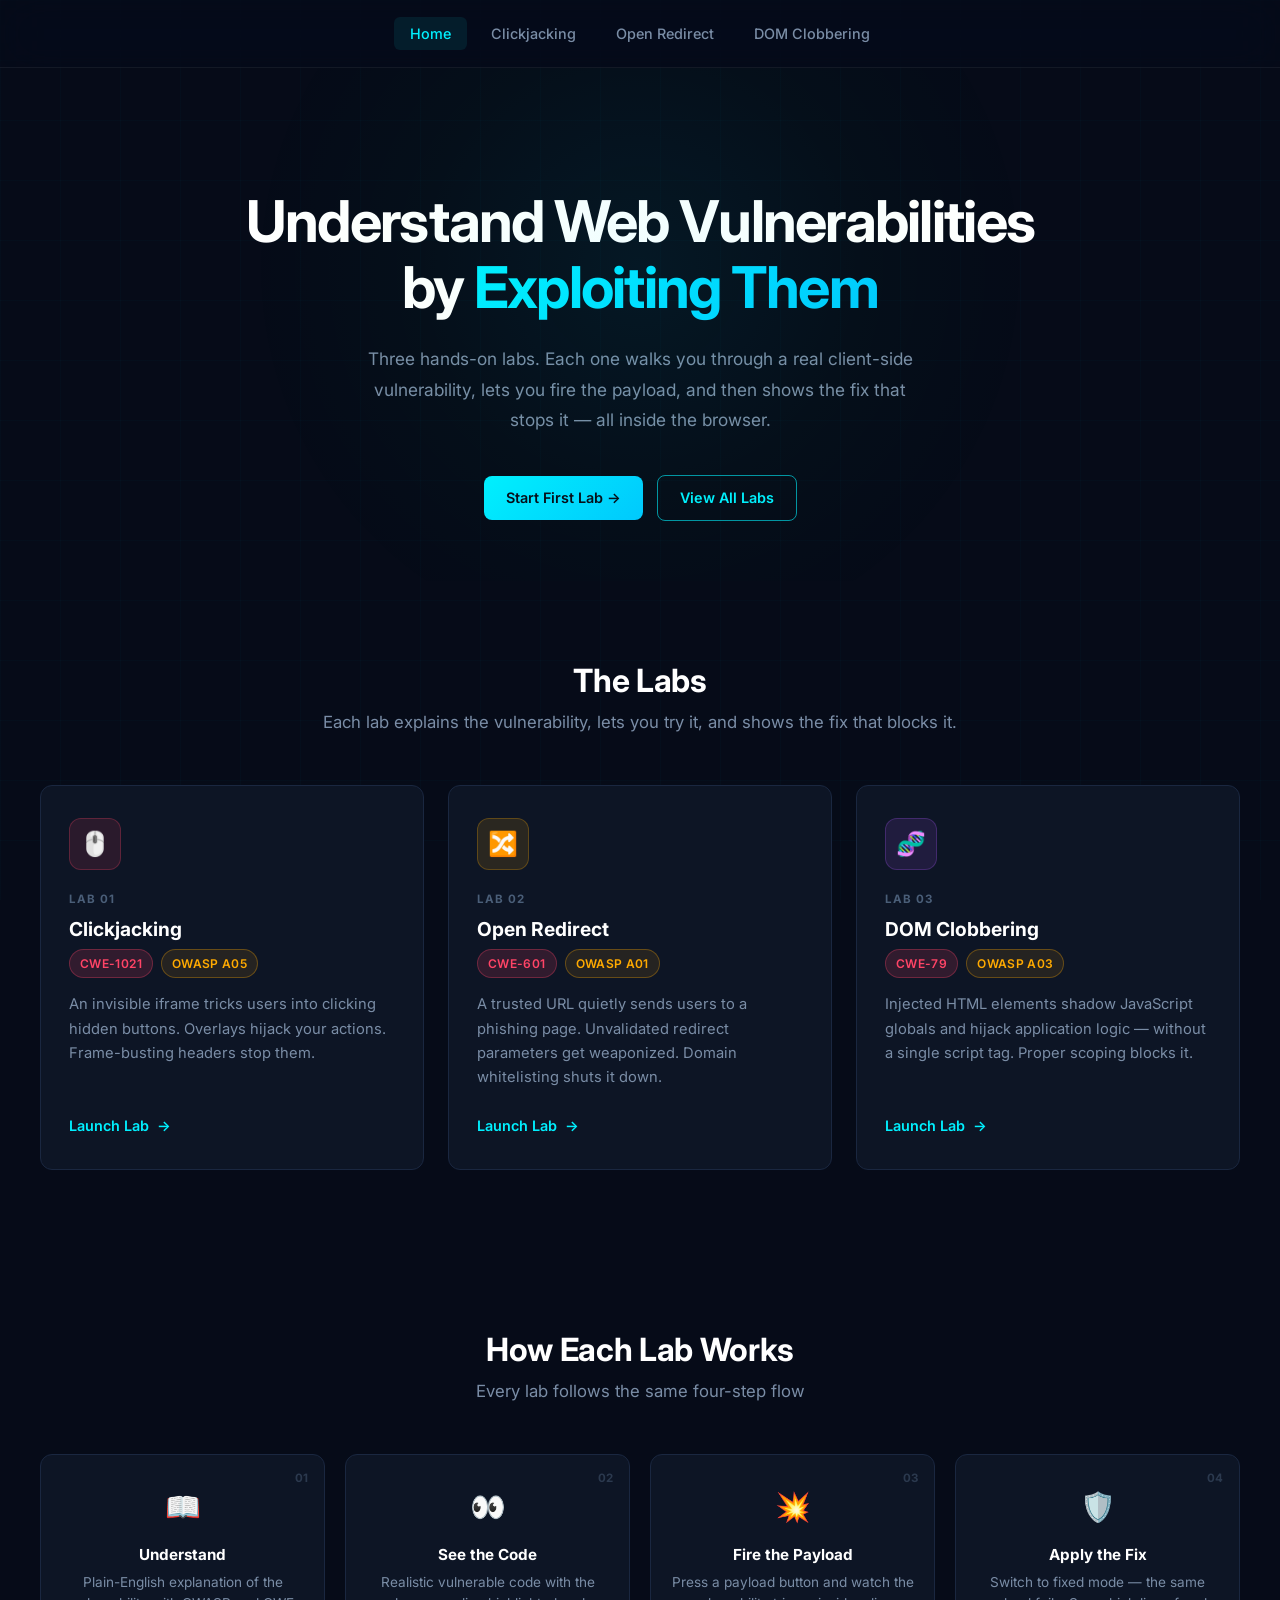
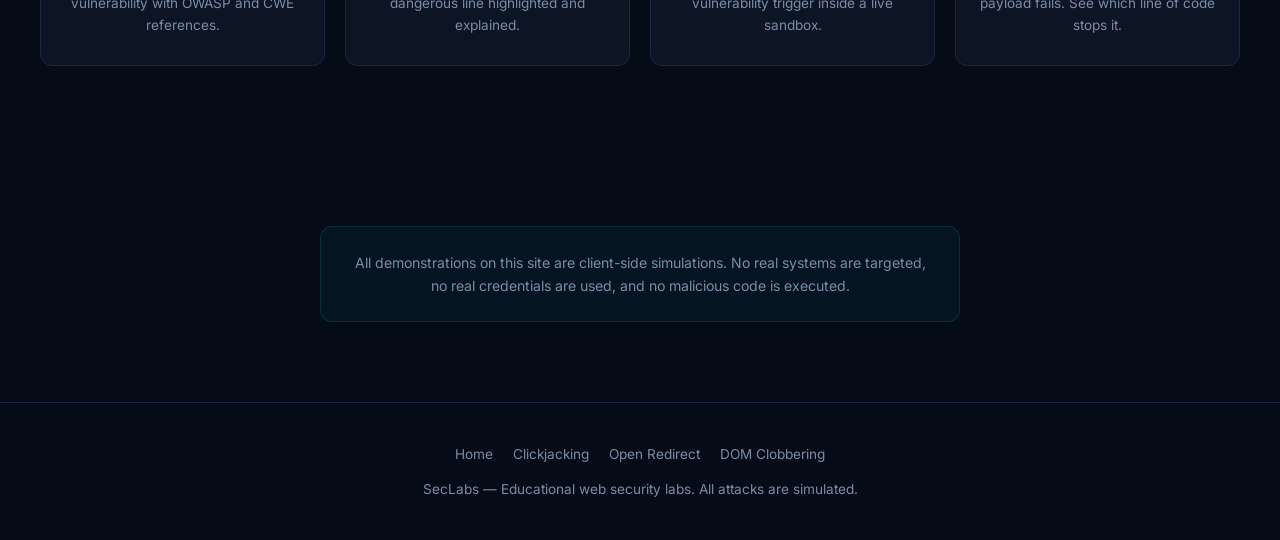
==== index.html @ 6f56aaab "Initial commit: add lab assets and pages" ====
<!DOCTYPE html>
<html lang="en">
<head>
  <meta charset="UTF-8">
  <meta name="viewport" content="width=device-width, initial-scale=1.0">
  <title>SecLabs — Interactive Web Security Labs</title>
  <link rel="stylesheet" href="assets/css/style.css">
  <link rel="icon" href="data:image/svg+xml,<svg xmlns='http://www.w3.org/2000/svg' viewBox='0 0 100 100'><text y='.9em' font-size='90'>🛡️</text></svg>">
  <style>
    /* ---- Hero ---- */
    .hero {
      padding: 120px 0 60px;
      text-align: center;
      position: relative;
      overflow: hidden;
    }
    .hero::before {
      content: '';
      position: absolute;
      top: -200px;
      left: 50%;
      transform: translateX(-50%);
      width: 800px;
      height: 800px;
      background: radial-gradient(circle, rgba(0,240,255,0.06) 0%, rgba(0,255,136,0.02) 40%, transparent 70%);
      pointer-events: none;
    }
    .hero h1 {
      margin-bottom: 24px;
      font-size: clamp(2.2rem, 5.5vw, 3.6rem);
      letter-spacing: -0.03em;
      line-height: 1.15;
    }
    .hero h1 .highlight {
      background: var(--grad-cyan);
      -webkit-background-clip: text;
      -webkit-text-fill-color: transparent;
      background-clip: text;
    }
    .hero__sub {
      max-width: 560px;
      margin: 0 auto 40px;
      font-size: 1.08rem;
      line-height: 1.75;
      color: var(--text-muted);
    }
    .hero__actions {
      display: flex;
      align-items: center;
      justify-content: center;
      gap: 14px;
      flex-wrap: wrap;
    }

    /* ---- Lab Cards ---- */
    .labs-grid {
      display: grid;
      grid-template-columns: repeat(3, 1fr);
      gap: 24px;
      margin-top: 48px;
    }
    .lab-card {
      background: var(--bg-card);
      border: 1px solid var(--border);
      border-radius: var(--radius);
      padding: 32px 28px;
      transition: all var(--transition);
      display: flex;
      flex-direction: column;
      position: relative;
      overflow: hidden;
    }
    .lab-card::before {
      content: '';
      position: absolute;
      top: 0;
      left: 0;
      right: 0;
      height: 3px;
      opacity: 0;
      transition: opacity var(--transition);
    }
    .lab-card:nth-child(1)::before { background: linear-gradient(90deg, #ff4466, #ff6688); }
    .lab-card:nth-child(2)::before { background: linear-gradient(90deg, #ffaa00, #ffc944); }
    .lab-card:nth-child(3)::before { background: linear-gradient(90deg, #a855f7, #c084fc); }
    .lab-card:hover {
      border-color: var(--cyan-dim);
      box-shadow: var(--glow-cyan);
      transform: translateY(-4px);
    }
    .lab-card:hover::before {
      opacity: 1;
    }
    .lab-card__icon {
      width: 52px;
      height: 52px;
      border-radius: var(--radius);
      display: flex;
      align-items: center;
      justify-content: center;
      font-size: 1.5rem;
      margin-bottom: 20px;
      flex-shrink: 0;
    }
    .lab-card__icon--cj  { background: rgba(255,68,102,0.12); border: 1px solid rgba(255,68,102,0.25); }
    .lab-card__icon--or  { background: rgba(255,170,0,0.12); border: 1px solid rgba(255,170,0,0.25); }
    .lab-card__icon--dc  { background: rgba(168,85,247,0.12); border: 1px solid rgba(168,85,247,0.25); }

    .lab-card__num {
      font-size: 0.72rem;
      font-weight: 700;
      text-transform: uppercase;
      letter-spacing: 0.08em;
      color: var(--text-dim);
      margin-bottom: 8px;
    }
    .lab-card h3 {
      margin-bottom: 8px;
      font-size: 1.2rem;
    }
    .lab-card__meta {
      display: flex;
      gap: 8px;
      margin-bottom: 14px;
      flex-wrap: wrap;
    }
    .lab-card p {
      font-size: 0.92rem;
      flex: 1;
      margin-bottom: 24px;
    }
    .lab-card__link {
      display: inline-flex;
      align-items: center;
      gap: 8px;
      color: var(--cyan);
      font-weight: 600;
      font-size: 0.9rem;
      transition: gap var(--transition), color var(--transition);
      margin-top: auto;
    }
    .lab-card__link:hover {
      gap: 12px;
      color: var(--green);
    }

    /* ---- Section Titles ---- */
    .section-title {
      text-align: center;
      margin-bottom: 8px;
    }
    .section-subtitle {
      text-align: center;
      font-size: 1.05rem;
      margin: 0 auto;
    }

    /* ---- How It Works ---- */
    .how-grid {
      display: grid;
      grid-template-columns: repeat(4, 1fr);
      gap: 20px;
      margin-top: 48px;
    }
    .how-step {
      text-align: center;
      padding: 28px 20px;
      background: var(--bg-card);
      border: 1px solid var(--border);
      border-radius: var(--radius);
      position: relative;
    }
    .how-step__num {
      position: absolute;
      top: 14px;
      right: 16px;
      font-size: 0.72rem;
      font-weight: 700;
      color: var(--text-dim);
      opacity: 0.5;
    }
    .how-step__icon {
      font-size: 1.8rem;
      margin-bottom: 14px;
    }
    .how-step h4 {
      font-size: 0.95rem;
      margin-bottom: 8px;
    }
    .how-step p {
      font-size: 0.85rem;
      margin: 0 auto;
      line-height: 1.6;
    }

    /* ---- Disclaimer ---- */
    .disclaimer {
      max-width: 640px;
      margin: 0 auto;
      text-align: center;
      padding: 24px 32px;
      background: rgba(0, 240, 255, 0.04);
      border: 1px solid rgba(0, 240, 255, 0.12);
      border-radius: var(--radius);
      font-size: 0.88rem;
      color: var(--text-muted);
      line-height: 1.65;
    }

    @media (max-width: 900px) {
      .labs-grid { grid-template-columns: 1fr; }
      .how-grid  { grid-template-columns: repeat(2, 1fr); }
    }
    @media (max-width: 480px) {
      .how-grid { grid-template-columns: 1fr; }
      .hero { padding: 80px 0 40px; }
    }
  </style>
</head>
<body>

  <!-- ==================== NAV ==================== -->
  <nav class="nav">
    <div class="nav__inner">
      <a href="index.html" class="nav__logo"></a>
      <ul class="nav__links">
        <li><a href="index.html" class="active">Home</a></li>
        <li><a href="lab1.html">Clickjacking</a></li>
        <li><a href="lab2.html">Open Redirect</a></li>
        <li><a href="lab3.html">DOM Clobbering</a></li>
      </ul>
      <button class="nav__hamburger" aria-label="Toggle menu" aria-expanded="false">
        <span></span><span></span><span></span>
      </button>
    </div>
  </nav>

  <main>
    <!-- ==================== HERO ==================== -->
    <section class="hero container">
      <h1>Understand Web Vulnerabilities<br>by <span class="highlight">Exploiting Them</span></h1>
      <p class="hero__sub">
        Three hands-on labs. Each one walks you through a real client-side
        vulnerability, lets you fire the payload, and then shows the fix
        that stops it — all inside the browser.
      </p>
      <div class="hero__actions">
        <a href="lab1.html" class="btn btn--primary">Start First Lab →</a>
        <a href="#labs" class="btn btn--secondary">View All Labs</a>
      </div>
    </section>

    <!-- ==================== LABS ==================== -->
    <section id="labs" class="section container">
      <h2 class="section-title animate-in">The Labs</h2>
      <p class="section-subtitle animate-in">
        Each lab explains the vulnerability, lets you try it, and shows the fix that blocks it.
      </p>

      <div class="labs-grid">
        <!-- Lab 1 -->
        <div class="lab-card animate-in">
          <div class="lab-card__icon lab-card__icon--cj">🖱️</div>
          <div class="lab-card__num">Lab 01</div>
          <h3>Clickjacking</h3>
          <div class="lab-card__meta">
            <span class="badge badge--red">CWE-1021</span>
            <span class="badge badge--orange">OWASP A05</span>
          </div>
          <p>
            An invisible iframe tricks users into clicking
            hidden buttons. Overlays hijack your actions.
            Frame-busting headers stop them.
          </p>
          <a href="lab1.html" class="lab-card__link">
            Launch Lab <span>→</span>
          </a>
        </div>

        <!-- Lab 2 -->
        <div class="lab-card animate-in">
          <div class="lab-card__icon lab-card__icon--or">🔀</div>
          <div class="lab-card__num">Lab 02</div>
          <h3>Open Redirect</h3>
          <div class="lab-card__meta">
            <span class="badge badge--red">CWE-601</span>
            <span class="badge badge--orange">OWASP A01</span>
          </div>
          <p>
            A trusted URL quietly sends users to a phishing page.
            Unvalidated redirect parameters get weaponized.
            Domain whitelisting shuts it down.
          </p>
          <a href="lab2.html" class="lab-card__link">
            Launch Lab <span>→</span>
          </a>
        </div>

        <!-- Lab 3 -->
        <div class="lab-card animate-in">
          <div class="lab-card__icon lab-card__icon--dc">🧬</div>
          <div class="lab-card__num">Lab 03</div>
          <h3>DOM Clobbering</h3>
          <div class="lab-card__meta">
            <span class="badge badge--red">CWE-79</span>
            <span class="badge badge--orange">OWASP A03</span>
          </div>
          <p>
            Injected HTML elements shadow JavaScript globals
            and hijack application logic — without a single
            script tag. Proper scoping blocks it.
          </p>
          <a href="lab3.html" class="lab-card__link">
            Launch Lab <span>→</span>
          </a>
        </div>
      </div>
    </section>

    <!-- ==================== HOW IT WORKS ==================== -->
    <section class="section container">
      <h2 class="section-title animate-in">How Each Lab Works</h2>
      <p class="section-subtitle animate-in">
        Every lab follows the same four-step flow
      </p>

      <div class="how-grid">
        <div class="how-step animate-in">
          <span class="how-step__num">01</span>
          <div class="how-step__icon">📖</div>
          <h4>Understand</h4>
          <p>Plain-English explanation of the vulnerability with OWASP and CWE references.</p>
        </div>
        <div class="how-step animate-in">
          <span class="how-step__num">02</span>
          <div class="how-step__icon">👀</div>
          <h4>See the Code</h4>
          <p>Realistic vulnerable code with the dangerous line highlighted and explained.</p>
        </div>
        <div class="how-step animate-in">
          <span class="how-step__num">03</span>
          <div class="how-step__icon">💥</div>
          <h4>Fire the Payload</h4>
          <p>Press a payload button and watch the vulnerability trigger inside a live sandbox.</p>
        </div>
        <div class="how-step animate-in">
          <span class="how-step__num">04</span>
          <div class="how-step__icon">🛡️</div>
          <h4>Apply the Fix</h4>
          <p>Switch to fixed mode — the same payload fails. See which line of code stops it.</p>
        </div>
      </div>
    </section>

    <!-- ==================== DISCLAIMER ==================== -->
    <section class="section container">
      <div class="disclaimer animate-in">
        All demonstrations on this site are client-side simulations.
        No real systems are targeted, no real credentials are used,
        and no malicious code is executed.
      </div>
    </section>
  </main>

  <!-- ==================== FOOTER ==================== -->
  <footer class="footer">
    <div class="container">
      <ul class="footer__links">
        <li><a href="index.html">Home</a></li>
        <li><a href="lab1.html">Clickjacking</a></li>
        <li><a href="lab2.html">Open Redirect</a></li>
        <li><a href="lab3.html">DOM Clobbering</a></li>
      </ul>
      <p>SecLabs — Educational web security labs. All attacks are simulated.</p>
    </div>
  </footer>

  <script src="assets/js/main.js"></script>
</body>
</html>
---- assets/css/style.css ----
/* ============================================================
   SecLabs — Global Stylesheet
   Dark cyber theme with neon cyan/green accents
   ============================================================ */

/* ---------- Google Fonts ---------- */
@import url('https://fonts.googleapis.com/css2?family=Inter:wght@400;500;600;700;800&family=JetBrains+Mono:wght@400;500;700&display=swap');

/* ---------- CSS Custom Properties ---------- */
:root {
  /* Backgrounds */
  --bg-body:        #060b18;
  --bg-card:        #0d1525;
  --bg-card-hover:  #111d33;
  --bg-code:        #080e1c;
  --bg-input:       #0a1020;
  --bg-nav:         rgba(6, 11, 24, 0.92);

  /* Borders */
  --border:         #1a2740;
  --border-glow:    #00f0ff33;

  /* Accents */
  --cyan:           #00f0ff;
  --cyan-dim:       #00f0ff99;
  --green:          #00ff88;
  --green-dim:      #00ff8866;
  --purple:         #a855f7;
  --red:            #ff4466;
  --orange:         #ffaa00;
  --yellow:         #ffd700;

  /* Text */
  --text:           #e0e6f0;
  --text-muted:     #7a8da6;
  --text-dim:       #4a5e78;

  /* Gradients */
  --grad-cyan:      linear-gradient(135deg, #00f0ff 0%, #00c8ff 100%);
  --grad-green:     linear-gradient(135deg, #00ff88 0%, #00d4aa 100%);
  --grad-danger:    linear-gradient(135deg, #ff4466 0%, #ff2244 100%);

  /* Shadows */
  --glow-cyan:      0 0 20px rgba(0, 240, 255, 0.15), 0 0 60px rgba(0, 240, 255, 0.05);
  --glow-green:     0 0 20px rgba(0, 255, 136, 0.15), 0 0 60px rgba(0, 255, 136, 0.05);
  --glow-red:       0 0 20px rgba(255, 68, 102, 0.15);
  --shadow-card:    0 4px 24px rgba(0, 0, 0, 0.4);

  /* Sizing */
  --radius:         12px;
  --radius-sm:      8px;
  --radius-xs:      6px;
  --max-width:      1200px;
  --nav-height:     68px;

  /* Transitions */
  --transition:     0.25s cubic-bezier(0.4, 0, 0.2, 1);
}

/* ---------- Reset ---------- */
*, *::before, *::after {
  box-sizing: border-box;
  margin: 0;
  padding: 0;
}

html {
  scroll-behavior: smooth;
  -webkit-font-smoothing: antialiased;
  -moz-osx-font-smoothing: grayscale;
}

body {
  font-family: 'Inter', -apple-system, BlinkMacSystemFont, 'Segoe UI', sans-serif;
  font-size: 16px;
  line-height: 1.65;
  color: var(--text);
  background: var(--bg-body);
  min-height: 100vh;
  overflow-x: hidden;
}

/* Subtle grid background */
body::before {
  content: '';
  position: fixed;
  inset: 0;
  background:
    linear-gradient(rgba(0,240,255,0.02) 1px, transparent 1px),
    linear-gradient(90deg, rgba(0,240,255,0.02) 1px, transparent 1px);
  background-size: 60px 60px;
  pointer-events: none;
  z-index: 0;
}

a { color: var(--cyan); text-decoration: none; transition: color var(--transition); }
a:hover { color: var(--green); }

img { max-width: 100%; display: block; }

/* ---------- Typography ---------- */
h1, h2, h3, h4 {
  font-weight: 700;
  line-height: 1.25;
  color: #fff;
}

h1 { font-size: clamp(2rem, 5vw, 3.2rem); letter-spacing: -0.02em; }
h2 { font-size: clamp(1.5rem, 3.5vw, 2rem); letter-spacing: -0.01em; }
h3 { font-size: 1.25rem; }
h4 { font-size: 1.1rem; }

p { color: var(--text-muted); max-width: 68ch; }

/* ---------- Navigation ---------- */
.nav {
  position: fixed;
  top: 0;
  left: 0;
  right: 0;
  height: var(--nav-height);
  background: rgba(6, 11, 24, 0.55);
  backdrop-filter: blur(24px) saturate(1.4);
  -webkit-backdrop-filter: blur(24px) saturate(1.4);
  border-bottom: 1px solid rgba(255, 255, 255, 0.06);
  z-index: 1000;
  display: flex;
  align-items: center;
  padding: 0 24px;
}

.nav__inner {
  width: 100%;
  max-width: var(--max-width);
  margin: 0 auto;
  display: flex;
  align-items: center;
  justify-content: center;
}

.nav__logo {
  display: none;
}

.nav__logo-icon {
  display: none;
}

.nav__links {
  display: flex;
  align-items: center;
  gap: 8px;
  list-style: none;
}

.nav__links a {
  padding: 8px 16px;
  border-radius: var(--radius-xs);
  color: var(--text-muted);
  font-size: 0.9rem;
  font-weight: 500;
  transition: all var(--transition);
}

.nav__links a:hover,
.nav__links a.active {
  color: var(--cyan);
  background: rgba(0, 240, 255, 0.08);
}

.nav__hamburger {
  display: none;
  flex-direction: column;
  gap: 5px;
  cursor: pointer;
  padding: 8px;
  background: none;
  border: none;
}

.nav__hamburger span {
  width: 24px;
  height: 2px;
  background: var(--text);
  border-radius: 2px;
  transition: all var(--transition);
}

/* ---------- Main Content ---------- */
main {
  position: relative;
  z-index: 1;
  padding-top: var(--nav-height);
}

.container {
  max-width: var(--max-width);
  margin: 0 auto;
  padding: 0 24px;
}

.section {
  padding: 80px 0;
}

/* ---------- Cards ---------- */
.card {
  background: var(--bg-card);
  border: 1px solid var(--border);
  border-radius: var(--radius);
  padding: 28px;
  transition: all var(--transition);
}

.card:hover {
  border-color: var(--cyan-dim);
  box-shadow: var(--glow-cyan);
  background: var(--bg-card-hover);
  transform: translateY(-2px);
}

/* ---------- Buttons ---------- */
.btn {
  display: inline-flex;
  align-items: center;
  gap: 8px;
  padding: 10px 22px;
  border-radius: var(--radius-sm);
  font-family: 'Inter', sans-serif;
  font-size: 0.9rem;
  font-weight: 600;
  border: none;
  cursor: pointer;
  transition: all var(--transition);
  white-space: nowrap;
}

.btn--primary {
  background: var(--grad-cyan);
  color: #060b18;
}
.btn--primary:hover {
  box-shadow: var(--glow-cyan);
  transform: translateY(-1px);
}

.btn--secondary {
  background: transparent;
  color: var(--cyan);
  border: 1px solid var(--cyan-dim);
}
.btn--secondary:hover {
  background: rgba(0, 240, 255, 0.1);
  border-color: var(--cyan);
}

.btn--danger {
  background: var(--grad-danger);
  color: #fff;
}
.btn--danger:hover {
  box-shadow: var(--glow-red);
  transform: translateY(-1px);
}

.btn--ghost {
  background: rgba(255,255,255,0.05);
  color: var(--text);
  border: 1px solid var(--border);
}
.btn--ghost:hover {
  background: rgba(255,255,255,0.1);
  border-color: var(--text-muted);
}

.btn--sm {
  padding: 7px 14px;
  font-size: 0.82rem;
}

/* ---------- Code Blocks ---------- */
.code-block {
  background: var(--bg-code);
  border: 1px solid var(--border);
  border-radius: var(--radius-sm);
  overflow-x: auto;
  font-family: 'JetBrains Mono', monospace;
  font-size: 0.85rem;
  line-height: 1.7;
}

.code-block__header {
  display: flex;
  align-items: center;
  justify-content: space-between;
  padding: 10px 16px;
  border-bottom: 1px solid var(--border);
  background: rgba(255,255,255,0.02);
}

.code-block__title {
  font-size: 0.8rem;
  font-weight: 600;
  color: var(--text-muted);
  text-transform: uppercase;
  letter-spacing: 0.05em;
}

.code-block__dot {
  display: flex;
  gap: 6px;
}

.code-block__dot span {
  width: 10px;
  height: 10px;
  border-radius: 50%;
}
.code-block__dot span:nth-child(1) { background: #ff5f57; }
.code-block__dot span:nth-child(2) { background: #febc2e; }
.code-block__dot span:nth-child(3) { background: #28c840; }

.code-block pre {
  padding: 16px;
  margin: 0;
  counter-reset: line;
}

.code-block .line {
  display: block;
  padding: 2px 0 2px 44px;
  position: relative;
}

.code-block .line::before {
  counter-increment: line;
  content: counter(line);
  position: absolute;
  left: 0;
  width: 32px;
  text-align: right;
  color: var(--text-dim);
  font-size: 0.78rem;
  user-select: none;
}

.code-block .line--highlight {
  background: rgba(255, 68, 102, 0.12);
  border-left: 3px solid var(--red);
  margin-left: -16px;
  padding-left: 57px;
  border-radius: 2px;
}

.code-block .line--fix {
  background: rgba(0, 255, 136, 0.1);
  border-left: 3px solid var(--green);
  margin-left: -16px;
  padding-left: 57px;
  border-radius: 2px;
}

/* Syntax colors */
.code-block .kw   { color: var(--purple); }
.code-block .fn   { color: #60a5fa; }
.code-block .str  { color: var(--green); }
.code-block .cmt  { color: var(--text-dim); font-style: italic; }
.code-block .num  { color: var(--orange); }
.code-block .op   { color: var(--cyan); }
.code-block .tag  { color: var(--red); }
.code-block .attr { color: var(--orange); }
.code-block .val  { color: var(--green); }

/* ---------- Toggle Switch ---------- */
.toggle {
  display: flex;
  align-items: center;
  gap: 14px;
}

.toggle__label {
  font-size: 0.9rem;
  font-weight: 600;
  transition: color var(--transition);
}

.toggle__label--vuln {
  color: var(--red);
}

.toggle__label--fix {
  color: var(--text-dim);
}

.toggle__switch {
  position: relative;
  width: 56px;
  height: 28px;
  cursor: pointer;
}

.toggle__switch input {
  opacity: 0;
  width: 0;
  height: 0;
}

.toggle__slider {
  position: absolute;
  inset: 0;
  background: rgba(255, 68, 102, 0.3);
  border: 1px solid var(--red);
  border-radius: 20px;
  transition: all var(--transition);
}

.toggle__slider::before {
  content: '';
  position: absolute;
  left: 3px;
  top: 3px;
  width: 20px;
  height: 20px;
  border-radius: 50%;
  background: var(--red);
  transition: all var(--transition);
  box-shadow: 0 0 8px rgba(255, 68, 102, 0.4);
}

.toggle__switch input:checked + .toggle__slider {
  background: rgba(0, 255, 136, 0.2);
  border-color: var(--green);
}

.toggle__switch input:checked + .toggle__slider::before {
  transform: translateX(28px);
  background: var(--green);
  box-shadow: 0 0 8px rgba(0, 255, 136, 0.4);
}

/* ---------- Badges ---------- */
.badge {
  display: inline-flex;
  align-items: center;
  gap: 5px;
  padding: 4px 10px;
  border-radius: 20px;
  font-size: 0.75rem;
  font-weight: 600;
  letter-spacing: 0.03em;
  text-transform: uppercase;
}

.badge--red {
  background: rgba(255, 68, 102, 0.15);
  color: var(--red);
  border: 1px solid rgba(255, 68, 102, 0.3);
}

.badge--green {
  background: rgba(0, 255, 136, 0.1);
  color: var(--green);
  border: 1px solid rgba(0, 255, 136, 0.3);
}

.badge--cyan {
  background: rgba(0, 240, 255, 0.1);
  color: var(--cyan);
  border: 1px solid rgba(0, 240, 255, 0.3);
}

.badge--orange {
  background: rgba(255,170,0,0.1);
  color: var(--orange);
  border: 1px solid rgba(255,170,0,0.3);
}

/* ---------- Sandbox / Demo Area ---------- */
.sandbox {
  background: var(--bg-code);
  border: 1px solid var(--border);
  border-radius: var(--radius);
  overflow: hidden;
  position: relative;
}

.sandbox__header {
  display: flex;
  align-items: center;
  gap: 12px;
  padding: 12px 16px;
  background: rgba(255,255,255,0.03);
  border-bottom: 1px solid var(--border);
}

.sandbox__url {
  flex: 1;
  background: var(--bg-input);
  border: 1px solid var(--border);
  border-radius: var(--radius-xs);
  padding: 6px 12px;
  color: var(--text-muted);
  font-family: 'JetBrains Mono', monospace;
  font-size: 0.8rem;
  overflow: hidden;
  text-overflow: ellipsis;
  white-space: nowrap;
}

.sandbox__body {
  padding: 24px;
  min-height: 200px;
  display: flex;
  flex-direction: column;
  align-items: center;
  justify-content: center;
  gap: 16px;
}

/* ---------- Alert / Toast ---------- */
.toast {
  position: fixed;
  bottom: 24px;
  right: 24px;
  padding: 14px 24px;
  border-radius: var(--radius-sm);
  font-size: 0.9rem;
  font-weight: 500;
  z-index: 9999;
  animation: slideUp 0.4s ease, fadeOut 0.4s ease 3.6s forwards;
  max-width: 400px;
}

.toast--danger {
  background: rgba(255, 68, 102, 0.15);
  border: 1px solid var(--red);
  color: var(--red);
}

.toast--success {
  background: rgba(0, 255, 136, 0.12);
  border: 1px solid var(--green);
  color: var(--green);
}

.toast--info {
  background: rgba(0, 240, 255, 0.12);
  border: 1px solid var(--cyan);
  color: var(--cyan);
}

@keyframes slideUp {
  from { transform: translateY(20px); opacity: 0; }
  to   { transform: translateY(0); opacity: 1; }
}
@keyframes fadeOut {
  to { opacity: 0; transform: translateY(-10px); pointer-events: none; }
}

/* ---------- Lab Page Layout ---------- */
.lab-header {
  padding: 48px 0 32px;
  border-bottom: 1px solid var(--border);
}

.lab-header__meta {
  display: flex;
  align-items: center;
  gap: 12px;
  margin-bottom: 16px;
  flex-wrap: wrap;
}

.lab-header__icon {
  width: 56px;
  height: 56px;
  border-radius: var(--radius);
  display: flex;
  align-items: center;
  justify-content: center;
  font-size: 1.6rem;
  flex-shrink: 0;
}

.lab-section {
  padding: 40px 0;
  border-bottom: 1px solid rgba(26, 39, 64, 0.5);
}

.lab-section:last-child {
  border-bottom: none;
}

.lab-section__title {
  display: flex;
  align-items: center;
  gap: 10px;
  margin-bottom: 20px;
  font-size: 1.1rem;
}

.lab-section__title .icon {
  font-size: 1.2rem;
}

.lab-section__number {
  display: inline-flex;
  align-items: center;
  justify-content: center;
  width: 28px;
  height: 28px;
  border-radius: 50%;
  background: rgba(0, 240, 255, 0.1);
  border: 1px solid var(--cyan-dim);
  color: var(--cyan);
  font-size: 0.8rem;
  font-weight: 700;
  flex-shrink: 0;
}

/* ---------- Payload Buttons ---------- */
.payload-group {
  display: flex;
  flex-wrap: nowrap;
  gap: 10px;
  margin-top: 16px;
  overflow-x: auto;
}

.payload-btn {
  display: inline-flex;
  align-items: center;
  gap: 8px;
  padding: 10px 18px;
  background: rgba(0, 240, 255, 0.08);
  border: 1px solid var(--cyan-dim);
  border-radius: var(--radius-sm);
  color: var(--cyan);
  font-family: 'JetBrains Mono', monospace;
  font-size: 0.82rem;
  cursor: pointer;
  transition: all var(--transition);
}

.payload-btn:hover {
  background: rgba(0, 240, 255, 0.15);
  border-color: var(--cyan);
  box-shadow: var(--glow-cyan);
  transform: translateY(-1px);
}

.payload-btn::before {
  content: '▶';
  font-size: 0.7rem;
}

/* ---------- Result Display ---------- */
.result-box {
  background: var(--bg-code);
  border: 1px solid var(--border);
  border-radius: var(--radius-sm);
  padding: 16px;
  font-family: 'JetBrains Mono', monospace;
  font-size: 0.85rem;
  min-height: 60px;
  margin-top: 12px;
  transition: all var(--transition);
  color: var(--text-muted);
  word-break: break-word;
}

.result-box--danger {
  border-color: rgba(255, 68, 102, 0.4);
  background: rgba(255, 68, 102, 0.06);
}

.result-box--success {
  border-color: rgba(0, 255, 136, 0.4);
  background: rgba(0, 255, 136, 0.06);
}

/* ---------- Sources ---------- */
.sources-list {
  list-style: none;
  display: flex;
  flex-direction: column;
  gap: 8px;
}

.sources-list li {
  display: flex;
  align-items: flex-start;
  gap: 8px;
  font-size: 0.88rem;
  color: var(--text-muted);
}

.sources-list li::before {
  content: '📎';
  flex-shrink: 0;
}

/* ---------- Footer ---------- */
.footer {
  border-top: 1px solid var(--border);
  padding: 40px 0;
  text-align: center;
  color: var(--text-dim);
  font-size: 0.85rem;
}

.footer .container {
  display: flex;
  flex-direction: column;
  align-items: center;
  justify-content: center;
  gap: 12px;
}

.footer p {
  margin: 0 auto;
  text-align: center;
  max-width: 100%;
}

.footer__links {
  display: flex;
  align-items: center;
  justify-content: center;
  gap: 20px;
  flex-wrap: wrap;
  list-style: none;
}

.footer__links a {
  color: var(--text-muted);
  font-size: 0.85rem;
  transition: color var(--transition);
}

.footer__links a:hover {
  color: var(--cyan);
}

.footer a {
  color: var(--text-muted);
}

/* ---------- Grid Utilities ---------- */
.grid-2 {
  display: grid;
  grid-template-columns: repeat(2, 1fr);
  gap: 24px;
}

.grid-3 {
  display: grid;
  grid-template-columns: repeat(3, 1fr);
  gap: 24px;
}

/* ---------- Animations ---------- */
@keyframes pulseGlow {
  0%, 100% { box-shadow: 0 0 10px rgba(0, 240, 255, 0.1); }
  50%      { box-shadow: 0 0 25px rgba(0, 240, 255, 0.25); }
}

@keyframes shimmer {
  0%   { background-position: -200% center; }
  100% { background-position: 200% center; }
}

.animate-in {
  opacity: 0;
  transform: translateY(20px);
  transition: opacity 0.6s ease, transform 0.6s ease;
}

.animate-in.visible {
  opacity: 1;
  transform: translateY(0);
}

/* ---------- Responsive ---------- */
@media (max-width: 900px) {
  .grid-3 {
    grid-template-columns: 1fr;
  }
  .grid-2 {
    grid-template-columns: 1fr;
  }
}

@media (max-width: 768px) {
  :root {
    --nav-height: 60px;
  }

  .nav__inner {
    justify-content: flex-end;
    position: relative;
  }

  .nav__links {
    display: none;
    position: absolute;
    top: var(--nav-height);
    left: -24px;
    right: -24px;
    flex-direction: column;
    background: rgba(6, 11, 24, 0.95);
    backdrop-filter: blur(24px);
    -webkit-backdrop-filter: blur(24px);
    border-bottom: 1px solid var(--border);
    padding: 16px 24px;
    gap: 4px;
    z-index: 999;
  }

  .nav__links.open {
    display: flex;
  }

  .nav__hamburger {
    display: flex;
  }

  .section {
    padding: 48px 0;
  }

  .lab-section {
    padding: 28px 0;
  }

  .card {
    padding: 20px;
  }

  .code-block {
    font-size: 0.78rem;
  }

  .payload-group {
    flex-wrap: wrap;
  }
}

@media (max-width: 480px) {
  body {
    font-size: 15px;
  }

  .container {
    padding: 0 16px;
  }

  .lab-header {
    padding: 32px 0 24px;
  }

  .toggle {
    flex-wrap: wrap;
    gap: 10px;
  }
}

/* ---------- Scrollbar ---------- */
::-webkit-scrollbar {
  width: 8px;
  height: 8px;
}
::-webkit-scrollbar-track {
  background: var(--bg-body);
}
::-webkit-scrollbar-thumb {
  background: var(--border);
  border-radius: 4px;
}
::-webkit-scrollbar-thumb:hover {
  background: var(--text-dim);
}

/* ---------- Selection ---------- */
::selection {
  background: rgba(0, 240, 255, 0.25);
  color: #fff;
}
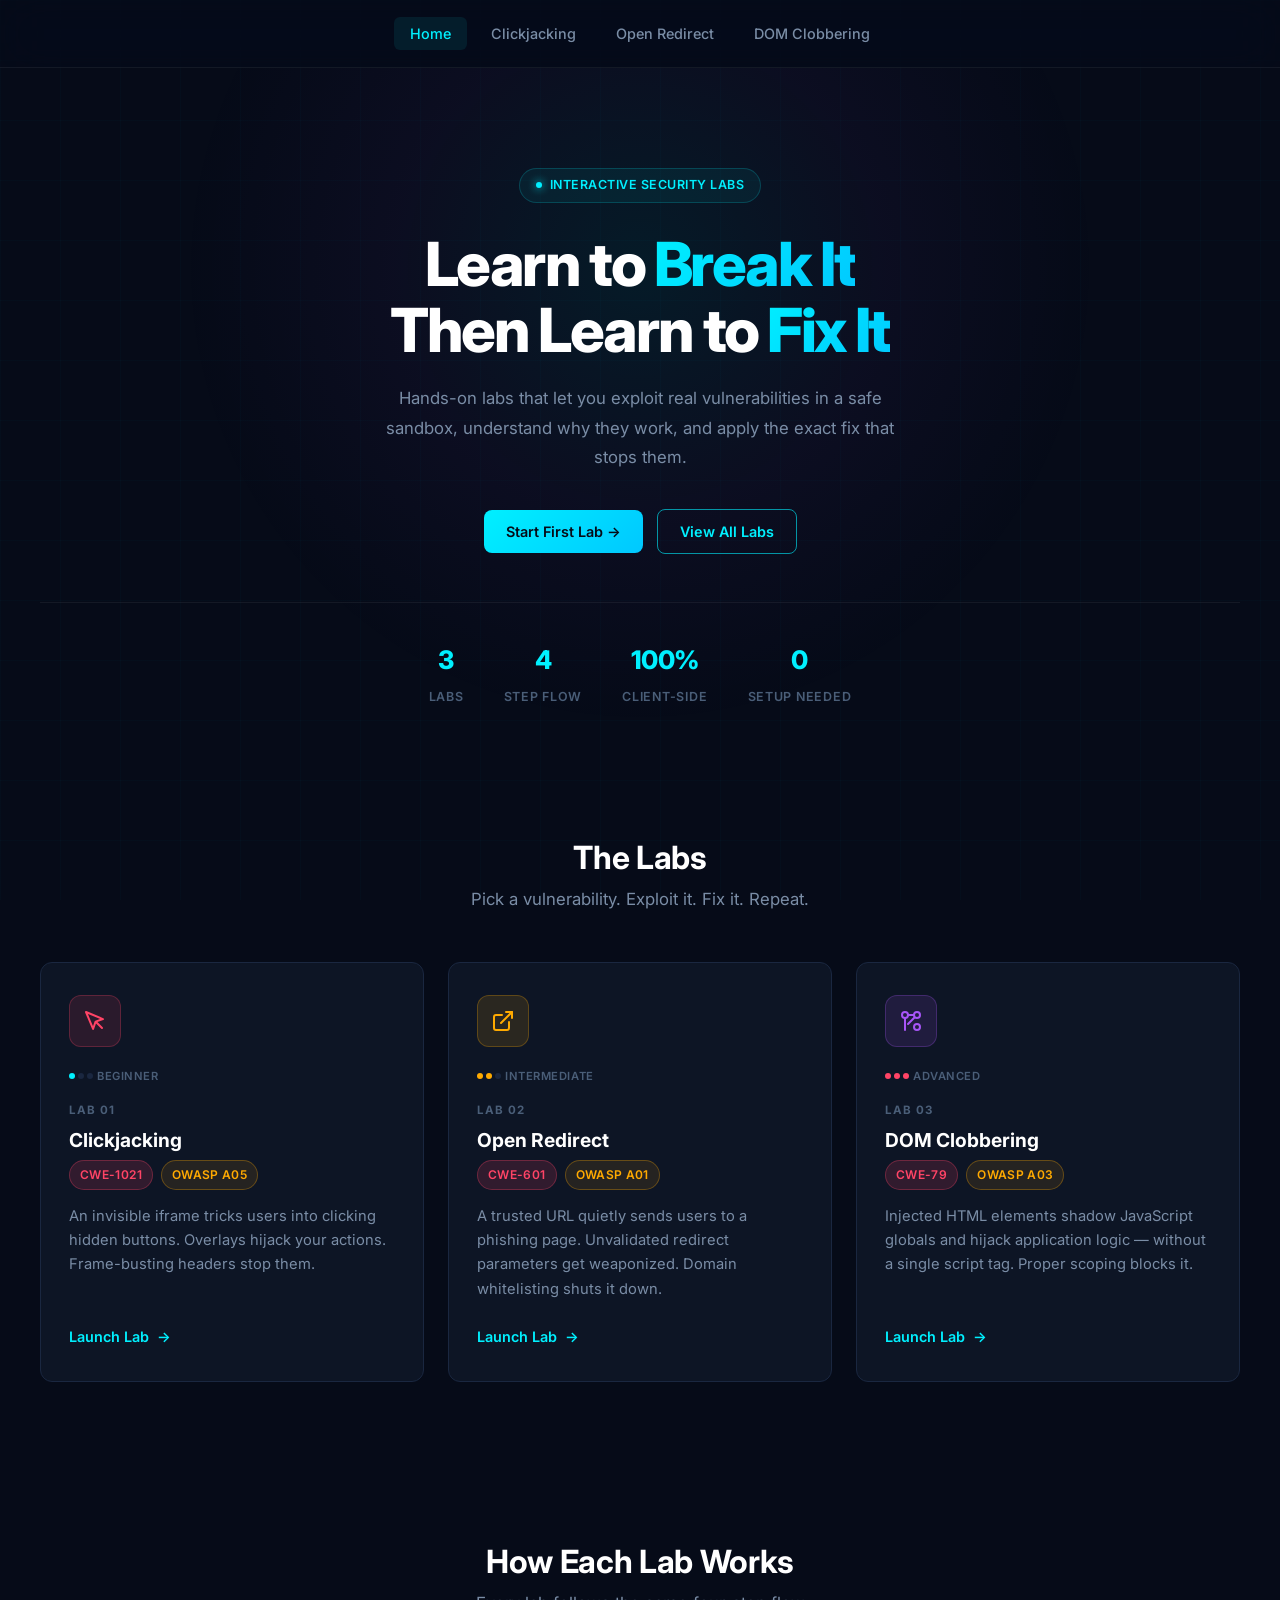
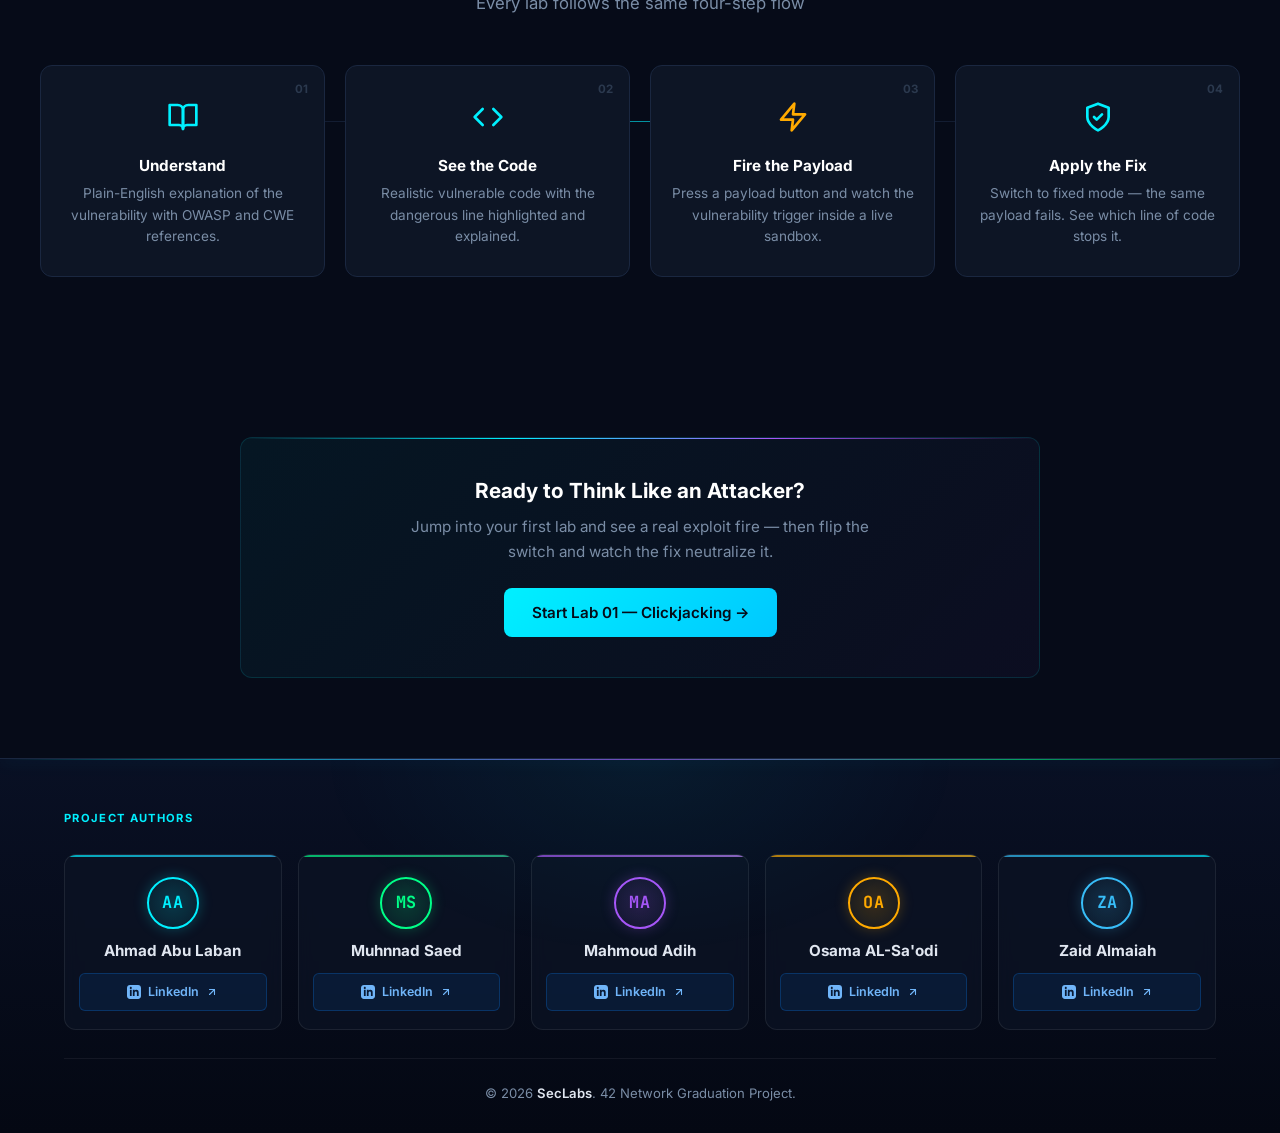
==== commit 8816211a: "Refactor lab3.html: Update favicon, replace emoji with SVG icons, and enhance DOM Clobbering section" ====
--- a/index.html
+++ b/index.html
@@ -5,11 +5,11 @@
   <meta name="viewport" content="width=device-width, initial-scale=1.0">
   <title>SecLabs — Interactive Web Security Labs</title>
   <link rel="stylesheet" href="assets/css/style.css">
-  <link rel="icon" href="data:image/svg+xml,<svg xmlns='http://www.w3.org/2000/svg' viewBox='0 0 100 100'><text y='.9em' font-size='90'>🛡️</text></svg>">
+  <link rel="icon" href="data:image/svg+xml,%3Csvg xmlns='http://www.w3.org/2000/svg' viewBox='0 0 24 24' fill='none' stroke='%2300f0ff' stroke-width='2' stroke-linecap='round' stroke-linejoin='round'%3E%3Cpath d='M12 22s8-4 8-10V5l-8-3-8 3v7c0 6 8 10 8 10z'/%3E%3C/svg%3E">
   <style>
     /* ---- Hero ---- */
     .hero {
-      padding: 120px 0 60px;
+      padding: 100px 0 50px;
       text-align: center;
       position: relative;
       overflow: hidden;
@@ -17,19 +17,56 @@
     .hero::before {
       content: '';
       position: absolute;
-      top: -200px;
+      top: -300px;
       left: 50%;
       transform: translateX(-50%);
-      width: 800px;
-      height: 800px;
-      background: radial-gradient(circle, rgba(0,240,255,0.06) 0%, rgba(0,255,136,0.02) 40%, transparent 70%);
+      width: 1000px;
+      height: 1000px;
+      background: radial-gradient(circle, rgba(0,240,255,0.07) 0%, rgba(168,85,247,0.04) 35%, transparent 65%);
       pointer-events: none;
-    }
+      animation: heroGlow 8s ease-in-out infinite alternate;
+    }
+    @keyframes heroGlow {
+      0%   { opacity: 0.6; transform: translateX(-50%) scale(1); }
+      100% { opacity: 1;   transform: translateX(-50%) scale(1.15); }
+    }
+
+    /* Floating badge above title */
+    .hero__badge {
+      display: inline-flex;
+      align-items: center;
+      gap: 8px;
+      padding: 6px 16px;
+      background: rgba(0, 240, 255, 0.06);
+      border: 1px solid rgba(0, 240, 255, 0.18);
+      border-radius: 24px;
+      font-size: 0.78rem;
+      font-weight: 600;
+      color: var(--cyan);
+      letter-spacing: 0.04em;
+      text-transform: uppercase;
+      margin-bottom: 28px;
+      animation: badgePulse 3s ease-in-out infinite;
+    }
+    .hero__badge .dot {
+      width: 6px;
+      height: 6px;
+      border-radius: 50%;
+      background: var(--cyan);
+      box-shadow: 0 0 8px var(--cyan);
+      animation: pulseDot 1.8s infinite;
+    }
+    @keyframes badgePulse {
+      0%, 100% { border-color: rgba(0,240,255,0.18); }
+      50%      { border-color: rgba(0,240,255,0.35); }
+    }
+
     .hero h1 {
-      margin-bottom: 24px;
-      font-size: clamp(2.2rem, 5.5vw, 3.6rem);
-      letter-spacing: -0.03em;
-      line-height: 1.15;
+      margin-bottom: 20px;
+      font-size: clamp(2.4rem, 5.5vw, 3.8rem);
+      letter-spacing: -0.04em;
+      line-height: 1.1;
+      font-weight: 800;
     }
     .hero h1 .highlight {
       background: var(--grad-cyan);
@@ -38,9 +75,9 @@
       background-clip: text;
     }
     .hero__sub {
-      max-width: 560px;
-      margin: 0 auto 40px;
-      font-size: 1.08rem;
+      max-width: 520px;
+      margin: 0 auto 36px;
+      font-size: 1.05rem;
       line-height: 1.75;
       color: var(--text-muted);
     }
@@ -50,6 +87,36 @@
       justify-content: center;
       gap: 14px;
       flex-wrap: wrap;
+      margin-bottom: 48px;
+    }
+
+    /* ---- Stats Row ---- */
+    .hero__stats {
+      display: flex;
+      align-items: center;
+      justify-content: center;
+      gap: 40px;
+      flex-wrap: wrap;
+      padding-top: 36px;
+      border-top: 1px solid rgba(255,255,255,0.06);
+    }
+    .hero__stat {
+      text-align: center;
+    }
+    .hero__stat-num {
+      display: block;
+      font-size: 1.6rem;
+      font-weight: 800;
+      color: #fff;
+      letter-spacing: -0.02em;
+    }
+    .hero__stat-num .accent { color: var(--cyan); }
+    .hero__stat-label {
+      font-size: 0.78rem;
+      color: var(--text-dim);
+      text-transform: uppercase;
+      letter-spacing: 0.06em;
+      font-weight: 600;
     }
 
     /* ---- Lab Cards ---- */
@@ -86,7 +153,7 @@
     .lab-card:hover {
       border-color: var(--cyan-dim);
       box-shadow: var(--glow-cyan);
-      transform: translateY(-4px);
+      transform: translateY(-6px);
     }
     .lab-card:hover::before {
       opacity: 1;
@@ -141,8 +208,34 @@
     }
     .lab-card__link:hover {
       gap: 12px;
-      color: var(--green);
-    }
+      color: #fff;
+    }
+
+    /* Difficulty badges for cards */
+    .lab-card__difficulty {
+      display: inline-flex;
+      align-items: center;
+      gap: 4px;
+      font-size: 0.7rem;
+      font-weight: 600;
+      text-transform: uppercase;
+      letter-spacing: 0.05em;
+      color: var(--text-dim);
+      margin-bottom: 16px;
+    }
+    .lab-card__difficulty .dots {
+      display: inline-flex;
+      gap: 3px;
+    }
+    .lab-card__difficulty .dots span {
+      width: 6px;
+      height: 6px;
+      border-radius: 50%;
+      background: var(--border);
+    }
+    .lab-card__difficulty .dots span.filled { background: var(--cyan); }
+    .lab-card__difficulty--medium .dots span.filled { background: var(--orange); }
+    .lab-card__difficulty--hard .dots span.filled { background: var(--red); }
 
     /* ---- Section Titles ---- */
     .section-title {
@@ -161,6 +254,19 @@
       grid-template-columns: repeat(4, 1fr);
       gap: 20px;
       margin-top: 48px;
+      position: relative;
+    }
+    /* Connector lines between steps */
+    .how-grid::before {
+      content: '';
+      position: absolute;
+      top: 56px;
+      left: 12%;
+      right: 12%;
+      height: 1px;
+      background: linear-gradient(90deg, transparent, var(--border), var(--cyan-dim), var(--border), transparent);
+      pointer-events: none;
+      z-index: 0;
     }
     .how-step {
       text-align: center;
@@ -169,6 +275,12 @@
       border: 1px solid var(--border);
       border-radius: var(--radius);
       position: relative;
+      z-index: 1;
+      transition: all var(--transition);
+    }
+    .how-step:hover {
+      border-color: rgba(0,240,255,0.25);
+      transform: translateY(-3px);
     }
     .how-step__num {
       position: absolute;
@@ -193,27 +305,52 @@
       line-height: 1.6;
     }
 
-    /* ---- Disclaimer ---- */
-    .disclaimer {
-      max-width: 640px;
+    /* ---- CTA Banner (replaces disclaimer) ---- */
+    .cta-banner {
+      max-width: 800px;
       margin: 0 auto;
       text-align: center;
-      padding: 24px 32px;
-      background: rgba(0, 240, 255, 0.04);
+      padding: 40px 48px;
+      background: linear-gradient(135deg, rgba(0, 240, 255, 0.05) 0%, rgba(168, 85, 247, 0.04) 100%);
       border: 1px solid rgba(0, 240, 255, 0.12);
       border-radius: var(--radius);
-      font-size: 0.88rem;
-      color: var(--text-muted);
-      line-height: 1.65;
+      position: relative;
+      overflow: hidden;
+    }
+    .cta-banner::before {
+      content: '';
+      position: absolute;
+      top: -1px;
+      left: 0;
+      right: 0;
+      height: 2px;
+      background: linear-gradient(90deg, transparent, var(--cyan), var(--purple), transparent);
+    }
+    .cta-banner h3 {
+      font-size: 1.3rem;
+      margin-bottom: 10px;
+    }
+    .cta-banner p {
+      font-size: 0.95rem;
+      margin: 0 auto 24px;
+      max-width: 480px;
+    }
+    .cta-banner .btn {
+      font-size: 0.95rem;
+      padding: 12px 28px;
     }
 
     @media (max-width: 900px) {
       .labs-grid { grid-template-columns: 1fr; }
       .how-grid  { grid-template-columns: repeat(2, 1fr); }
+      .how-grid::before { display: none; }
+      .hero__stats { gap: 24px; }
     }
     @media (max-width: 480px) {
       .how-grid { grid-template-columns: 1fr; }
-      .hero { padding: 80px 0 40px; }
+      .hero { padding: 70px 0 40px; }
+      .hero__stats { gap: 20px; }
+      .cta-banner { padding: 28px 24px; }
     }
   </style>
 </head>
@@ -238,15 +375,40 @@
   <main>
     <!-- ==================== HERO ==================== -->
     <section class="hero container">
-      <h1>Understand Web Vulnerabilities<br>by <span class="highlight">Exploiting Them</span></h1>
-      <p class="hero__sub">
-        Three hands-on labs. Each one walks you through a real client-side
-        vulnerability, lets you fire the payload, and then shows the fix
-        that stops it — all inside the browser.
+      <div class="hero__badge animate-in">
+        <span class="dot"></span>
+        Interactive Security Labs
+      </div>
+      <h1 class="animate-in">
+        Learn to <span class="highlight">Break It</span><br>
+        Then Learn to <span class="highlight">Fix It</span>
+      </h1>
+      <p class="hero__sub animate-in">
+        Hands-on labs that let you exploit real vulnerabilities in a safe
+        sandbox, understand why they work, and apply the exact fix that stops them.
       </p>
-      <div class="hero__actions">
+      <div class="hero__actions animate-in">
         <a href="lab1.html" class="btn btn--primary">Start First Lab →</a>
         <a href="#labs" class="btn btn--secondary">View All Labs</a>
+      </div>
+
+      <div class="hero__stats animate-in">
+        <div class="hero__stat">
+          <span class="hero__stat-num"><span class="accent">3</span></span>
+          <span class="hero__stat-label">Labs</span>
+        </div>
+        <div class="hero__stat">
+          <span class="hero__stat-num"><span class="accent">4</span></span>
+          <span class="hero__stat-label">Step Flow</span>
+        </div>
+        <div class="hero__stat">
+          <span class="hero__stat-num"><span class="accent">100%</span></span>
+          <span class="hero__stat-label">Client-Side</span>
+        </div>
+        <div class="hero__stat">
+          <span class="hero__stat-num"><span class="accent">0</span></span>
+          <span class="hero__stat-label">Setup Needed</span>
+        </div>
       </div>
     </section>
 
@@ -254,13 +416,19 @@
     <section id="labs" class="section container">
       <h2 class="section-title animate-in">The Labs</h2>
       <p class="section-subtitle animate-in">
-        Each lab explains the vulnerability, lets you try it, and shows the fix that blocks it.
+        Pick a vulnerability. Exploit it. Fix it. Repeat.
       </p>
 
       <div class="labs-grid">
         <!-- Lab 1 -->
         <div class="lab-card animate-in">
-          <div class="lab-card__icon lab-card__icon--cj">🖱️</div>
+          <div class="lab-card__icon lab-card__icon--cj">
+            <svg class="icon icon--lg icon--red" viewBox="0 0 24 24"><path d="m3 3 7.07 16.97 2.51-7.39 7.39-2.51L3 3z"/><path d="m13 13 6 6"/></svg>
+          </div>
+          <div class="lab-card__difficulty">
+            <span class="dots"><span class="filled"></span><span></span><span></span></span>
+            Beginner
+          </div>
           <div class="lab-card__num">Lab 01</div>
           <h3>Clickjacking</h3>
           <div class="lab-card__meta">
@@ -279,7 +447,13 @@
 
         <!-- Lab 2 -->
         <div class="lab-card animate-in">
-          <div class="lab-card__icon lab-card__icon--or">🔀</div>
+          <div class="lab-card__icon lab-card__icon--or">
+            <svg class="icon icon--lg icon--orange" viewBox="0 0 24 24"><path d="M18 13v6a2 2 0 0 1-2 2H5a2 2 0 0 1-2-2V8a2 2 0 0 1 2-2h6"/><polyline points="15 3 21 3 21 9"/><line x1="10" y1="14" x2="21" y2="3"/></svg>
+          </div>
+          <div class="lab-card__difficulty lab-card__difficulty--medium">
+            <span class="dots"><span class="filled"></span><span class="filled"></span><span></span></span>
+            Intermediate
+          </div>
           <div class="lab-card__num">Lab 02</div>
           <h3>Open Redirect</h3>
           <div class="lab-card__meta">
@@ -298,7 +472,13 @@
 
         <!-- Lab 3 -->
         <div class="lab-card animate-in">
-          <div class="lab-card__icon lab-card__icon--dc">🧬</div>
+          <div class="lab-card__icon lab-card__icon--dc">
+            <svg class="icon icon--lg icon--purple" viewBox="0 0 24 24"><circle cx="18" cy="18" r="3"/><circle cx="6" cy="6" r="3"/><circle cx="18" cy="6" r="3"/><path d="M6 9v12"/><path d="m15 9-6 6"/><path d="M9 6h6"/></svg>
+          </div>
+          <div class="lab-card__difficulty lab-card__difficulty--hard">
+            <span class="dots"><span class="filled"></span><span class="filled"></span><span class="filled"></span></span>
+            Advanced
+          </div>
           <div class="lab-card__num">Lab 03</div>
           <h3>DOM Clobbering</h3>
           <div class="lab-card__meta">
@@ -327,37 +507,47 @@
       <div class="how-grid">
         <div class="how-step animate-in">
           <span class="how-step__num">01</span>
-          <div class="how-step__icon">📖</div>
+          <div class="how-step__icon">
+            <svg class="icon icon--xl icon--cyan" viewBox="0 0 24 24"><path d="M2 3h6a4 4 0 0 1 4 4v14a3 3 0 0 0-3-3H2z"/><path d="M22 3h-6a4 4 0 0 0-4 4v14a3 3 0 0 1 3-3h7z"/></svg>
+          </div>
           <h4>Understand</h4>
           <p>Plain-English explanation of the vulnerability with OWASP and CWE references.</p>
         </div>
         <div class="how-step animate-in">
           <span class="how-step__num">02</span>
-          <div class="how-step__icon">👀</div>
+          <div class="how-step__icon">
+            <svg class="icon icon--xl icon--cyan" viewBox="0 0 24 24"><polyline points="16 18 22 12 16 6"/><polyline points="8 6 2 12 8 18"/></svg>
+          </div>
           <h4>See the Code</h4>
           <p>Realistic vulnerable code with the dangerous line highlighted and explained.</p>
         </div>
         <div class="how-step animate-in">
           <span class="how-step__num">03</span>
-          <div class="how-step__icon">💥</div>
+          <div class="how-step__icon">
+            <svg class="icon icon--xl icon--orange" viewBox="0 0 24 24"><polygon points="13 2 3 14 12 14 11 22 21 10 12 10 13 2"/></svg>
+          </div>
           <h4>Fire the Payload</h4>
           <p>Press a payload button and watch the vulnerability trigger inside a live sandbox.</p>
         </div>
         <div class="how-step animate-in">
           <span class="how-step__num">04</span>
-          <div class="how-step__icon">🛡️</div>
+          <div class="how-step__icon">
+            <svg class="icon icon--xl icon--cyan" viewBox="0 0 24 24"><path d="M12 22s8-4 8-10V5l-8-3-8 3v7c0 6 8 10 8 10z"/><polyline points="9 12 11 14 15 10"/></svg>
+          </div>
           <h4>Apply the Fix</h4>
           <p>Switch to fixed mode — the same payload fails. See which line of code stops it.</p>
         </div>
       </div>
     </section>
 
-    <!-- ==================== DISCLAIMER ==================== -->
+    <!-- ==================== CTA BANNER (replaces disclaimer) ==================== -->
     <section class="section container">
-      <div class="disclaimer animate-in">
-        All demonstrations on this site are client-side simulations.
-        No real systems are targeted, no real credentials are used,
-        and no malicious code is executed.
+      <div class="cta-banner animate-in">
+        <h3>Ready to Think Like an Attacker?</h3>
+        <p>
+          Jump into your first lab and see a real exploit fire — then flip the switch and watch the fix neutralize it.
+        </p>
+        <a href="lab1.html" class="btn btn--primary">Start Lab 01 — Clickjacking →</a>
       </div>
     </section>
   </main>
@@ -365,13 +555,117 @@
   <!-- ==================== FOOTER ==================== -->
   <footer class="footer">
     <div class="container">
-      <ul class="footer__links">
-        <li><a href="index.html">Home</a></li>
-        <li><a href="lab1.html">Clickjacking</a></li>
-        <li><a href="lab2.html">Open Redirect</a></li>
-        <li><a href="lab3.html">DOM Clobbering</a></li>
-      </ul>
-      <p>SecLabs — Educational web security labs. All attacks are simulated.</p>
+
+      <!-- Team Members & LinkedIn Showcase -->
+      <div class="footer__team">
+        <div class="footer__team-header">
+          <div class="footer__team-meta">
+            <span class="footer__team-eyebrow">Project Authors</span>
+          </div>
+        </div>
+
+        <div class="footer__team-grid">
+          <!-- Member 1: Ahmad Abu Laban -->
+          <div class="footer-member">
+            <div class="footer-member__avatar avatar--cyan">
+              <span>AA</span>
+            </div>
+            <div class="footer-member__meta">
+              <h5 class="footer-member__name" title="Ahmad Abu Laban">Ahmad Abu Laban</h5>
+            </div>
+            <a href="https://www.linkedin.com/in/ellprofessor" target="_blank" rel="noopener noreferrer" class="footer-member__linkedin" aria-label="Ahmad Abu Laban on LinkedIn">
+              <svg class="icon-linkedin" viewBox="0 0 24 24">
+                <path d="M19 0h-14c-2.761 0-5 2.239-5 5v14c0 2.761 2.239 5 5 5h14c2.762 0 5-2.239 5-5v-14c0-2.761-2.238-5-5-5zm-11 19h-3v-11h3v11zm-1.5-12.268c-.966 0-1.75-.79-1.75-1.764s.784-1.764 1.75-1.764 1.75.79 1.75 1.764-.783 1.764-1.75 1.764zm13.5 12.268h-3v-5.604c0-3.368-4-3.113-4 0v5.604h-3v-11h3v1.765c1.396-2.586 7-2.777 7 2.476v6.759z"/>
+              </svg>
+              <span>LinkedIn</span>
+              <svg class="icon-external" viewBox="0 0 24 24">
+                <path d="M7 17L17 7M17 7H7M17 7V17"/>
+              </svg>
+            </a>
+          </div>
+
+          <!-- Member 2: Muhnnad Saed -->
+          <div class="footer-member">
+            <div class="footer-member__avatar avatar--green">
+              <span>MS</span>
+            </div>
+            <div class="footer-member__meta">
+              <h5 class="footer-member__name" title="Muhnnad Saed">Muhnnad Saed</h5>
+            </div>
+            <a href="https://www.linkedin.com/in/mohnad-saed-796b05443" target="_blank" rel="noopener noreferrer" class="footer-member__linkedin" aria-label="Muhnnad Saed on LinkedIn">
+              <svg class="icon-linkedin" viewBox="0 0 24 24">
+                <path d="M19 0h-14c-2.761 0-5 2.239-5 5v14c0 2.761 2.239 5 5 5h14c2.762 0 5-2.239 5-5v-14c0-2.761-2.238-5-5-5zm-11 19h-3v-11h3v11zm-1.5-12.268c-.966 0-1.75-.79-1.75-1.764s.784-1.764 1.75-1.764 1.75.79 1.75 1.764-.783 1.764-1.75 1.764zm13.5 12.268h-3v-5.604c0-3.368-4-3.113-4 0v5.604h-3v-11h3v1.765c1.396-2.586 7-2.777 7 2.476v6.759z"/>
+              </svg>
+              <span>LinkedIn</span>
+              <svg class="icon-external" viewBox="0 0 24 24">
+                <path d="M7 17L17 7M17 7H7M17 7V17"/>
+              </svg>
+            </a>
+          </div>
+
+          <!-- Member 3: Mahmoud Adih -->
+          <div class="footer-member">
+            <div class="footer-member__avatar avatar--purple">
+              <span>MA</span>
+            </div>
+            <div class="footer-member__meta">
+              <h5 class="footer-member__name" title="Mahmoud Adih">Mahmoud Adih</h5>
+            </div>
+            <a href="https://www.linkedin.com/in/mahmoud-adih-a42258412" target="_blank" rel="noopener noreferrer" class="footer-member__linkedin" aria-label="Mahmoud Adih on LinkedIn">
+              <svg class="icon-linkedin" viewBox="0 0 24 24">
+                <path d="M19 0h-14c-2.761 0-5 2.239-5 5v14c0 2.761 2.239 5 5 5h14c2.762 0 5-2.239 5-5v-14c0-2.761-2.238-5-5-5zm-11 19h-3v-11h3v11zm-1.5-12.268c-.966 0-1.75-.79-1.75-1.764s.784-1.764 1.75-1.764 1.75.79 1.75 1.764-.783 1.764-1.75 1.764zm13.5 12.268h-3v-5.604c0-3.368-4-3.113-4 0v5.604h-3v-11h3v1.765c1.396-2.586 7-2.777 7 2.476v6.759z"/>
+              </svg>
+              <span>LinkedIn</span>
+              <svg class="icon-external" viewBox="0 0 24 24">
+                <path d="M7 17L17 7M17 7H7M17 7V17"/>
+              </svg>
+            </a>
+          </div>
+
+          <!-- Member 4: Osama AL-Sa'odi -->
+          <div class="footer-member">
+            <div class="footer-member__avatar avatar--orange">
+              <span>OA</span>
+            </div>
+            <div class="footer-member__meta">
+              <h5 class="footer-member__name" title="Osama AL-Sa'odi">Osama AL-Sa'odi</h5>
+            </div>
+            <a href="https://jo.linkedin.com/in/osama-al-sa-odi-415a161b0" target="_blank" rel="noopener noreferrer" class="footer-member__linkedin" aria-label="Osama AL-Sa'odi on LinkedIn">
+              <svg class="icon-linkedin" viewBox="0 0 24 24">
+                <path d="M19 0h-14c-2.761 0-5 2.239-5 5v14c0 2.761 2.239 5 5 5h14c2.762 0 5-2.239 5-5v-14c0-2.761-2.238-5-5-5zm-11 19h-3v-11h3v11zm-1.5-12.268c-.966 0-1.75-.79-1.75-1.764s.784-1.764 1.75-1.764 1.75.79 1.75 1.764-.783 1.764-1.75 1.764zm13.5 12.268h-3v-5.604c0-3.368-4-3.113-4 0v5.604h-3v-11h3v1.765c1.396-2.586 7-2.777 7 2.476v6.759z"/>
+              </svg>
+              <span>LinkedIn</span>
+              <svg class="icon-external" viewBox="0 0 24 24">
+                <path d="M7 17L17 7M17 7H7M17 7V17"/>
+              </svg>
+            </a>
+          </div>
+
+          <!-- Member 5: Zaid Almaiah -->
+          <div class="footer-member">
+            <div class="footer-member__avatar avatar--blue">
+              <span>ZA</span>
+            </div>
+            <div class="footer-member__meta">
+              <h5 class="footer-member__name" title="Zaid Almaiah">Zaid Almaiah</h5>
+            </div>
+            <a href="https://www.linkedin.com/in/zaid-ziad-almaiah-219b28336/" target="_blank" rel="noopener noreferrer" class="footer-member__linkedin" aria-label="Zaid Almaiah on LinkedIn">
+              <svg class="icon-linkedin" viewBox="0 0 24 24">
+                <path d="M19 0h-14c-2.761 0-5 2.239-5 5v14c0 2.761 2.239 5 5 5h14c2.762 0 5-2.239 5-5v-14c0-2.761-2.238-5-5-5zm-11 19h-3v-11h3v11zm-1.5-12.268c-.966 0-1.75-.79-1.75-1.764s.784-1.764 1.75-1.764 1.75.79 1.75 1.764-.783 1.764-1.75 1.764zm13.5 12.268h-3v-5.604c0-3.368-4-3.113-4 0v5.604h-3v-11h3v1.765c1.396-2.586 7-2.777 7 2.476v6.759z"/>
+              </svg>
+              <span>LinkedIn</span>
+              <svg class="icon-external" viewBox="0 0 24 24">
+                <path d="M7 17L17 7M17 7H7M17 7V17"/>
+              </svg>
+            </a>
+          </div>
+        </div>
+      </div>
+
+      <!-- Bottom Meta / Legal Bar -->
+      <div class="footer__bottom">
+        <p>© 2026 <strong>SecLabs</strong>. 42 Network Graduation Project.</p>
+      </div>
     </div>
   </footer>
 
--- a/assets/css/style.css
+++ b/assets/css/style.css
@@ -1,9 +1,3 @@
-/* ============================================================
-   SecLabs — Global Stylesheet
-   Dark cyber theme with neon cyan/green accents
-   ============================================================ */
-
-/* ---------- Google Fonts ---------- */
 @import url('https://fonts.googleapis.com/css2?family=Inter:wght@400;500;600;700;800&family=JetBrains+Mono:wght@400;500;700&display=swap');
 
 /* ---------- CSS Custom Properties ---------- */
@@ -94,7 +88,7 @@
 }
 
 a { color: var(--cyan); text-decoration: none; transition: color var(--transition); }
-a:hover { color: var(--green); }
+a:hover { color: #e0e6f0; }
 
 img { max-width: 100%; display: block; }
 
@@ -621,10 +615,10 @@
 /* ---------- Payload Buttons ---------- */
 .payload-group {
   display: flex;
-  flex-wrap: nowrap;
+  flex-wrap: wrap;
   gap: 10px;
   margin-top: 16px;
-  overflow-x: auto;
+  width: 100%;
 }
 
 .payload-btn {
@@ -640,6 +634,11 @@
   font-size: 0.82rem;
   cursor: pointer;
   transition: all var(--transition);
+  max-width: 100%;
+  white-space: normal;
+  word-break: break-word;
+  overflow-wrap: anywhere;
+  text-align: left;
 }
 
 .payload-btn:hover {
@@ -679,6 +678,352 @@
   background: rgba(0, 255, 136, 0.06);
 }
 
+/* ---------- Professional SVG Icons ---------- */
+.icon {
+  display: inline-block;
+  width: 1em;
+  height: 1em;
+  stroke-width: 2;
+  stroke: currentColor;
+  fill: none;
+  stroke-linecap: round;
+  stroke-linejoin: round;
+  vertical-align: -0.15em;
+  flex-shrink: 0;
+}
+
+.icon--sm   { width: 14px; height: 14px; }
+.icon--md   { width: 18px; height: 18px; }
+.icon--lg   { width: 24px; height: 24px; }
+.icon--xl   { width: 32px; height: 32px; }
+.icon--hero { width: 44px; height: 44px; }
+
+.icon--cyan   { color: var(--cyan); }
+.icon--green  { color: var(--green); }
+.icon--red    { color: var(--red); }
+.icon--orange { color: var(--orange); }
+.icon--purple { color: var(--purple); }
+.icon--muted  { color: var(--text-muted); }
+
+.icon-badge {
+  display: inline-flex;
+  align-items: center;
+  justify-content: center;
+  border-radius: var(--radius-sm);
+  flex-shrink: 0;
+}
+
+/* ---------- Simulated Log Terminal ---------- */
+.log-terminal {
+  background: #040814;
+  border: 1px solid var(--border);
+  border-radius: var(--radius);
+  margin-top: 24px;
+  overflow: hidden;
+  box-shadow: 0 8px 32px rgba(0, 0, 0, 0.45);
+  font-family: 'JetBrains Mono', monospace;
+  transition: border-color var(--transition);
+  max-width: 100%;
+  box-sizing: border-box;
+}
+
+.log-terminal:focus-within,
+.log-terminal:hover {
+  border-color: rgba(0, 240, 255, 0.28);
+}
+
+.log-terminal__header {
+  display: flex;
+  align-items: center;
+  justify-content: space-between;
+  padding: 10px 16px;
+  background: rgba(255, 255, 255, 0.025);
+  border-bottom: 1px solid var(--border);
+  gap: 12px;
+  flex-wrap: wrap;
+}
+
+.log-terminal__left {
+  display: flex;
+  align-items: center;
+  gap: 12px;
+  flex-wrap: wrap;
+  min-width: 0;
+}
+
+.log-terminal__dots {
+  display: flex;
+  gap: 6px;
+  align-items: center;
+  flex-shrink: 0;
+}
+
+.log-terminal__dots span {
+  width: 10px;
+  height: 10px;
+  border-radius: 50%;
+  display: inline-block;
+}
+
+.log-terminal__dots .dot--red    { background: #ff5f56; }
+.log-terminal__dots .dot--yellow { background: #ffbd2e; }
+.log-terminal__dots .dot--green  { background: #27c93f; }
+
+.log-terminal__title {
+  display: flex;
+  align-items: center;
+  gap: 8px;
+  font-size: 0.8rem;
+  color: var(--text);
+  font-weight: 600;
+  letter-spacing: 0.02em;
+  flex-wrap: wrap;
+  min-width: 0;
+}
+
+.log-terminal__title span {
+  word-break: break-word;
+}
+
+.log-terminal__badge {
+  display: inline-flex;
+  align-items: center;
+  gap: 5px;
+  font-size: 0.68rem;
+  font-weight: 700;
+  padding: 2px 7px;
+  border-radius: 10px;
+  letter-spacing: 0.06em;
+  text-transform: uppercase;
+  flex-shrink: 0;
+}
+
+.log-terminal__badge--live {
+  background: rgba(0, 255, 136, 0.12);
+  color: var(--green);
+  border: 1px solid rgba(0, 255, 136, 0.25);
+}
+
+.log-terminal__badge--live::before {
+  content: '';
+  width: 6px;
+  height: 6px;
+  border-radius: 50%;
+  background: var(--green);
+  box-shadow: 0 0 8px var(--green);
+  animation: pulseDot 1.8s infinite;
+}
+
+.log-terminal__crit-badge {
+  background: rgba(255, 68, 102, 0.18);
+  color: var(--red);
+  border: 1px solid rgba(255, 68, 102, 0.45);
+  animation: pulseGlowRed 2s infinite alternate;
+}
+
+.log-terminal__actions {
+  display: flex;
+  align-items: center;
+  gap: 8px;
+  flex-wrap: wrap;
+}
+
+.log-btn {
+  display: inline-flex;
+  align-items: center;
+  gap: 5px;
+  background: rgba(255, 255, 255, 0.04);
+  border: 1px solid rgba(255, 255, 255, 0.09);
+  border-radius: var(--radius-xs);
+  color: var(--text-muted);
+  font-family: 'JetBrains Mono', monospace;
+  font-size: 0.72rem;
+  font-weight: 500;
+  padding: 4px 10px;
+  cursor: pointer;
+  transition: all var(--transition);
+  white-space: nowrap;
+}
+
+.log-btn:hover {
+  background: rgba(255, 255, 255, 0.09);
+  color: var(--text);
+  border-color: rgba(255, 255, 255, 0.2);
+}
+
+.log-btn.active {
+  background: rgba(0, 240, 255, 0.12);
+  color: var(--cyan);
+  border-color: rgba(0, 240, 255, 0.35);
+}
+
+.log-terminal__body {
+  padding: 12px 14px;
+  max-height: 290px;
+  overflow-y: auto;
+  overflow-x: hidden;
+  font-size: 0.78rem;
+  line-height: 1.6;
+  background: #03060f;
+  scroll-behavior: smooth;
+  display: flex;
+  flex-direction: column;
+  gap: 3px;
+  width: 100%;
+  box-sizing: border-box;
+}
+
+/* Individual Log Entry */
+.log-entry {
+  display: flex;
+  align-items: flex-start;
+  gap: 10px;
+  padding: 4px 8px;
+  border-radius: 4px;
+  transition: background 0.15s ease;
+  word-break: break-word;
+  animation: logEntryFadeIn 0.2s ease-out forwards;
+  min-width: 0;
+  box-sizing: border-box;
+}
+
+.log-entry:hover {
+  background: rgba(255, 255, 255, 0.02);
+}
+
+.log-time {
+  color: var(--text-dim);
+  font-size: 0.72rem;
+  flex-shrink: 0;
+  letter-spacing: -0.01em;
+  user-select: none;
+  min-width: 80px;
+}
+
+.log-source {
+  color: #64748b;
+  font-size: 0.72rem;
+  flex-shrink: 0;
+  min-width: 95px;
+  font-weight: 500;
+}
+
+.log-level {
+  font-size: 0.66rem;
+  font-weight: 700;
+  letter-spacing: 0.05em;
+  text-transform: uppercase;
+  padding: 1px 6px;
+  border-radius: 3px;
+  flex-shrink: 0;
+  text-align: center;
+  min-width: 58px;
+}
+
+.log-level--info {
+  background: rgba(0, 240, 255, 0.1);
+  color: var(--cyan);
+  border: 1px solid rgba(0, 240, 255, 0.25);
+}
+
+.log-level--warn {
+  background: rgba(255, 170, 0, 0.12);
+  color: var(--orange);
+  border: 1px solid rgba(255, 170, 0, 0.3);
+}
+
+.log-level--audit {
+  background: rgba(168, 85, 247, 0.12);
+  color: var(--purple);
+  border: 1px solid rgba(168, 85, 247, 0.3);
+}
+
+.log-level--blocked,
+.log-level--fixed {
+  background: rgba(0, 255, 136, 0.12);
+  color: var(--green);
+  border: 1px solid rgba(0, 255, 136, 0.3);
+}
+
+.log-level--critical {
+  background: rgba(255, 68, 102, 0.25);
+  color: #fff;
+  border: 1px solid var(--red);
+  box-shadow: 0 0 10px rgba(255, 68, 102, 0.4);
+}
+
+.log-msg {
+  color: var(--text);
+  flex: 1;
+  min-width: 0;
+  word-break: break-word;
+  overflow-wrap: anywhere;
+}
+
+.log-msg code {
+  background: rgba(255, 255, 255, 0.06);
+  padding: 1px 5px;
+  border-radius: 3px;
+  color: var(--cyan);
+  font-size: 0.76rem;
+  word-break: break-word;
+}
+
+/* CRITICAL LOG HIGHLIGHT */
+.log-entry--critical {
+  background: linear-gradient(90deg, rgba(255, 68, 102, 0.22) 0%, rgba(255, 68, 102, 0.05) 100%);
+  border-left: 4px solid var(--red);
+  padding: 10px 12px;
+  margin: 6px 0;
+  border-radius: 0 var(--radius-xs) var(--radius-xs) 0;
+  box-shadow: 0 0 24px rgba(255, 68, 102, 0.15);
+  animation: critPulse 2.5s infinite alternate ease-in-out;
+}
+
+.log-entry--critical .log-msg {
+  color: #fff;
+  font-weight: 500;
+}
+
+.log-entry--critical .log-msg strong {
+  color: var(--red);
+  text-shadow: 0 0 8px rgba(255, 68, 102, 0.6);
+}
+
+.log-entry--critical .crit-detail {
+  display: block;
+  margin-top: 6px;
+  padding: 6px 10px;
+  background: rgba(0, 0, 0, 0.45);
+  border: 1px dashed rgba(255, 68, 102, 0.4);
+  border-radius: 4px;
+  font-size: 0.74rem;
+  color: #fca5a5;
+  line-height: 1.5;
+  word-break: break-word;
+  overflow-wrap: anywhere;
+}
+
+@keyframes pulseDot {
+  0%, 100% { opacity: 1; transform: scale(1); }
+  50% { opacity: 0.4; transform: scale(0.85); }
+}
+
+@keyframes pulseGlowRed {
+  0%   { box-shadow: 0 0 4px rgba(255, 68, 102, 0.2); }
+  100% { box-shadow: 0 0 14px rgba(255, 68, 102, 0.5); }
+}
+
+@keyframes critPulse {
+  0%   { border-left-color: #ff4466; background-color: rgba(255, 68, 102, 0.15); }
+  100% { border-left-color: #ff113a; background-color: rgba(255, 68, 102, 0.25); }
+}
+
+@keyframes logEntryFadeIn {
+  from { opacity: 0.7; transform: translateY(-2px); }
+  to   { opacity: 1; transform: translateY(0); }
+}
+
 /* ---------- Sources ---------- */
 .sources-list {
   list-style: none;
@@ -696,54 +1041,311 @@
 }
 
 .sources-list li::before {
-  content: '📎';
+  content: '';
+  display: inline-block;
+  width: 15px;
+  height: 15px;
+  margin-top: 4px;
   flex-shrink: 0;
+  background-color: var(--cyan);
+  -webkit-mask: url("data:image/svg+xml,%3Csvg xmlns='http://www.w3.org/2000/svg' viewBox='0 0 24 24' fill='none' stroke='currentColor' stroke-width='2' stroke-linecap='round' stroke-linejoin='round'%3E%3Cpath d='M10 13a5 5 0 0 0 7.54.54l3-3a5 5 0 0 0-7.07-7.07l-1.72 1.71'/%3E%3Cpath d='M14 11a5 5 0 0 0-7.54-.54l-3 3a5 5 0 0 0 7.07 7.07l1.71-1.71'/%3E%3C/svg%3E") no-repeat center / contain;
+  mask: url("data:image/svg+xml,%3Csvg xmlns='http://www.w3.org/2000/svg' viewBox='0 0 24 24' fill='none' stroke='currentColor' stroke-width='2' stroke-linecap='round' stroke-linejoin='round'%3E%3Cpath d='M10 13a5 5 0 0 0 7.54.54l3-3a5 5 0 0 0-7.07-7.07l-1.72 1.71'/%3E%3Cpath d='M14 11a5 5 0 0 0-7.54-.54l-3 3a5 5 0 0 0 7.07 7.07l1.71-1.71'/%3E%3C/svg%3E") no-repeat center / contain;
 }
 
 /* ---------- Footer ---------- */
 .footer {
+  position: relative;
+  background: linear-gradient(180deg, #091024 0%, #040813 100%);
   border-top: 1px solid var(--border);
-  padding: 40px 0;
+  padding: 44px 0 28px;
+  color: var(--text-muted);
+  overflow: hidden;
+}
+
+.footer::before {
+  content: '';
+  position: absolute;
+  top: 0;
+  left: 0;
+  right: 0;
+  height: 1px;
+  background: linear-gradient(90deg, 
+    transparent 0%, 
+    rgba(0, 240, 255, 0.6) 20%, 
+    rgba(168, 85, 247, 0.7) 50%, 
+    rgba(0, 255, 136, 0.6) 80%, 
+    transparent 100%
+  );
+  box-shadow: 0 0 16px rgba(0, 240, 255, 0.4);
+}
+
+.footer::after {
+  content: '';
+  position: absolute;
+  top: 0;
+  left: 50%;
+  transform: translateX(-50%);
+  width: 650px;
+  height: 200px;
+  background: radial-gradient(ellipse at top, rgba(0, 240, 255, 0.05) 0%, transparent 70%);
+  pointer-events: none;
+}
+
+.footer .container {
+  display: flex;
+  flex-direction: column;
+  gap: 28px;
+}
+
+/* Team Section: Authors & LinkedIn */
+.footer__team {
+  width: 100%;
+}
+
+.footer__team-header {
+  display: flex;
+  align-items: flex-end;
+  justify-content: space-between;
+  margin-bottom: 20px;
+  flex-wrap: wrap;
+  gap: 12px;
+}
+
+.footer__team-meta {
+  text-align: left;
+}
+
+.footer__team-eyebrow {
+  display: inline-block;
+  font-size: 0.7rem;
+  font-weight: 700;
+  color: var(--cyan);
+  letter-spacing: 0.12em;
+  text-transform: uppercase;
+  margin-bottom: 6px;
+}
+
+.footer__team-grid {
+  display: grid;
+  grid-template-columns: repeat(5, 1fr);
+  gap: 16px;
+  width: 100%;
+}
+
+.footer-member {
+  background: rgba(13, 21, 37, 0.65);
+  border: 1px solid rgba(255, 255, 255, 0.08);
+  border-radius: var(--radius);
+  padding: 22px 14px 18px;
+  display: flex;
+  flex-direction: column;
+  align-items: center;
   text-align: center;
+  gap: 12px;
+  position: relative;
+  overflow: hidden;
+  backdrop-filter: blur(8px);
+  transition: all 0.3s cubic-bezier(0.4, 0, 0.2, 1);
+}
+
+.footer-member::before {
+  content: '';
+  position: absolute;
+  top: 0;
+  left: 0;
+  right: 0;
+  height: 2px;
+  opacity: 0.7;
+  transition: opacity 0.3s ease, height 0.3s ease;
+}
+
+.footer-member:nth-child(1)::before { background: linear-gradient(90deg, var(--cyan), #38bdf8); }
+.footer-member:nth-child(2)::before { background: linear-gradient(90deg, var(--green), #34d399); }
+.footer-member:nth-child(3)::before { background: linear-gradient(90deg, var(--purple), #c084fc); }
+.footer-member:nth-child(4)::before { background: linear-gradient(90deg, var(--orange), #fbbf24); }
+.footer-member:nth-child(5)::before { background: linear-gradient(90deg, #38bdf8, var(--cyan)); }
+
+.footer-member:hover {
+  transform: translateY(-4px);
+  border-color: rgba(0, 240, 255, 0.35);
+  background: rgba(17, 29, 51, 0.85);
+  box-shadow: 0 12px 30px -8px rgba(0, 0, 0, 0.6), 0 0 20px rgba(0, 240, 255, 0.12);
+}
+
+.footer-member:hover::before {
+  opacity: 1;
+  height: 3px;
+}
+
+.footer-member__avatar {
+  width: 52px;
+  height: 52px;
+  border-radius: 50%;
+  display: flex;
+  align-items: center;
+  justify-content: center;
+  font-family: 'JetBrains Mono', monospace;
+  font-weight: 700;
+  font-size: 1.05rem;
+  letter-spacing: 0.04em;
+  transition: transform 0.3s ease;
+}
+
+.footer-member:hover .footer-member__avatar {
+  transform: scale(1.08);
+}
+
+.avatar--cyan {
+  background: radial-gradient(circle, rgba(0, 240, 255, 0.18) 0%, rgba(0, 240, 255, 0.04) 100%);
+  border: 2px solid var(--cyan);
+  color: var(--cyan);
+  box-shadow: 0 0 14px rgba(0, 240, 255, 0.25);
+}
+
+.avatar--green {
+  background: radial-gradient(circle, rgba(0, 255, 136, 0.18) 0%, rgba(0, 255, 136, 0.04) 100%);
+  border: 2px solid var(--green);
+  color: var(--green);
+  box-shadow: 0 0 14px rgba(0, 255, 136, 0.25);
+}
+
+.avatar--purple {
+  background: radial-gradient(circle, rgba(168, 85, 247, 0.18) 0%, rgba(168, 85, 247, 0.04) 100%);
+  border: 2px solid var(--purple);
+  color: var(--purple);
+  box-shadow: 0 0 14px rgba(168, 85, 247, 0.25);
+}
+
+.avatar--orange {
+  background: radial-gradient(circle, rgba(255, 170, 0, 0.18) 0%, rgba(255, 170, 0, 0.04) 100%);
+  border: 2px solid var(--orange);
+  color: var(--orange);
+  box-shadow: 0 0 14px rgba(255, 170, 0, 0.25);
+}
+
+.avatar--blue {
+  background: radial-gradient(circle, rgba(56, 189, 248, 0.18) 0%, rgba(56, 189, 248, 0.04) 100%);
+  border: 2px solid #38bdf8;
+  color: #38bdf8;
+  box-shadow: 0 0 14px rgba(56, 189, 248, 0.25);
+}
+
+.footer-member__meta {
+  display: flex;
+  flex-direction: column;
+  gap: 3px;
+  width: 100%;
+}
+
+.footer-member__name {
+  font-size: 0.95rem;
+  font-weight: 700;
+  color: var(--text);
+  margin: 0;
+  line-height: 1.3;
+  white-space: nowrap;
+  overflow: hidden;
+  text-overflow: ellipsis;
+}
+
+.footer-member__linkedin {
+  margin-top: auto;
+  width: 100%;
+  display: inline-flex;
+  align-items: center;
+  justify-content: center;
+  gap: 7px;
+  padding: 8px 10px;
+  border-radius: var(--radius-xs);
+  background: rgba(10, 102, 194, 0.12);
+  border: 1px solid rgba(10, 102, 194, 0.35);
+  color: #70b5f9;
+  text-decoration: none;
+  font-size: 0.78rem;
+  font-weight: 600;
+  transition: all 0.25s ease;
+}
+
+.footer-member__linkedin:hover {
+  background: #0a66c2;
+  color: #ffffff;
+  border-color: #0a66c2;
+  box-shadow: 0 0 16px rgba(10, 102, 194, 0.6);
+  transform: translateY(-1px);
+}
+
+.footer-member__linkedin svg.icon-linkedin {
+  width: 14px;
+  height: 14px;
+  fill: currentColor;
+  flex-shrink: 0;
+}
+
+.footer-member__linkedin svg.icon-external {
+  width: 12px;
+  height: 12px;
+  stroke: currentColor;
+  stroke-width: 2.2;
+  fill: none;
+  stroke-linecap: round;
+  stroke-linejoin: round;
+  flex-shrink: 0;
+  transition: transform 0.2s ease;
+}
+
+.footer-member:hover .footer-member__linkedin svg.icon-external {
+  transform: translate(2px, -2px);
+}
+
+/* Bottom Bar */
+.footer__bottom {
+  display: flex;
+  align-items: center;
+  justify-content: center;
+  padding-top: 24px;
+  border-top: 1px solid rgba(255, 255, 255, 0.06);
+  flex-wrap: wrap;
+  gap: 16px;
+  font-size: 0.82rem;
   color: var(--text-dim);
-  font-size: 0.85rem;
-}
-
-.footer .container {
-  display: flex;
-  flex-direction: column;
-  align-items: center;
-  justify-content: center;
-  gap: 12px;
-}
-
-.footer p {
-  margin: 0 auto;
+  width: 100%;
+}
+
+.footer__bottom p {
+  margin: 0;
   text-align: center;
-  max-width: 100%;
-}
-
-.footer__links {
-  display: flex;
-  align-items: center;
-  justify-content: center;
-  gap: 20px;
-  flex-wrap: wrap;
-  list-style: none;
-}
-
-.footer__links a {
-  color: var(--text-muted);
-  font-size: 0.85rem;
-  transition: color var(--transition);
-}
-
-.footer__links a:hover {
-  color: var(--cyan);
-}
-
-.footer a {
-  color: var(--text-muted);
+}
+
+.footer__bottom strong {
+  color: var(--text);
+  font-weight: 600;
+}
+
+/* Footer Responsive Styles */
+@media (max-width: 1080px) {
+  .footer__team-grid {
+    grid-template-columns: repeat(3, 1fr);
+  }
+}
+
+@media (max-width: 720px) {
+  .footer {
+    padding: 36px 0 24px;
+  }
+  .footer__team-grid {
+    grid-template-columns: repeat(2, 1fr);
+  }
+  .footer__bottom {
+    flex-direction: column;
+    align-items: flex-start;
+    gap: 12px;
+  }
+}
+
+@media (max-width: 480px) {
+  .footer__team-grid {
+    grid-template-columns: 1fr;
+  }
 }
 
 /* ---------- Grid Utilities ---------- */
@@ -796,6 +1398,10 @@
     --nav-height: 60px;
   }
 
+  .nav {
+    padding: 0 16px;
+  }
+
   .nav__inner {
     justify-content: flex-end;
     position: relative;
@@ -803,18 +1409,20 @@
 
   .nav__links {
     display: none;
-    position: absolute;
+    position: fixed;
     top: var(--nav-height);
-    left: -24px;
-    right: -24px;
+    left: 0;
+    right: 0;
+    width: 100%;
     flex-direction: column;
-    background: rgba(6, 11, 24, 0.95);
+    background: rgba(6, 11, 24, 0.98);
     backdrop-filter: blur(24px);
     -webkit-backdrop-filter: blur(24px);
     border-bottom: 1px solid var(--border);
-    padding: 16px 24px;
-    gap: 4px;
+    padding: 16px 20px 20px;
+    gap: 6px;
     z-index: 999;
+    box-shadow: 0 16px 32px rgba(0, 0, 0, 0.5);
   }
 
   .nav__links.open {
@@ -826,23 +1434,142 @@
   }
 
   .section {
-    padding: 48px 0;
+    padding: 40px 0;
   }
 
   .lab-section {
-    padding: 28px 0;
+    padding: 24px 0;
   }
 
   .card {
-    padding: 20px;
+    padding: 16px;
   }
 
   .code-block {
-    font-size: 0.78rem;
+    font-size: 0.76rem;
+  }
+
+  .code-block pre {
+    padding: 12px 10px;
+  }
+
+  .code-block .line {
+    padding-left: 36px;
+  }
+
+  .code-block .line::before {
+    width: 24px;
+    font-size: 0.72rem;
+  }
+
+  .code-block .line--highlight,
+  .code-block .line--fix {
+    margin-left: -10px;
+    padding-left: 46px;
   }
 
   .payload-group {
     flex-wrap: wrap;
+    gap: 8px;
+  }
+
+  /* Responsive Log Terminal */
+  .log-terminal {
+    margin-top: 18px;
+    border-radius: var(--radius-sm);
+  }
+
+  .log-terminal__header {
+    flex-direction: column;
+    align-items: stretch;
+    gap: 10px;
+    padding: 10px 12px;
+  }
+
+  .log-terminal__left {
+    width: 100%;
+    gap: 8px;
+  }
+
+  .log-terminal__title {
+    font-size: 0.76rem;
+    gap: 6px;
+  }
+
+  .log-terminal__actions {
+    width: 100%;
+    display: flex;
+    flex-wrap: wrap;
+    gap: 6px;
+  }
+
+  .log-terminal__actions .log-btn {
+    flex: 1 1 calc(50% - 6px);
+    justify-content: center;
+    padding: 6px 8px;
+    font-size: 0.72rem;
+    min-height: 32px;
+  }
+
+  .log-terminal__body {
+    padding: 8px;
+    max-height: 270px;
+    gap: 4px;
+  }
+
+  .log-entry {
+    flex-wrap: wrap;
+    align-items: center;
+    gap: 4px 8px;
+    padding: 6px 8px;
+    margin-bottom: 2px;
+    background: rgba(255, 255, 255, 0.015);
+    border: 1px solid rgba(255, 255, 255, 0.03);
+    border-radius: 4px;
+  }
+
+  .log-time {
+    min-width: auto;
+    font-size: 0.68rem;
+    color: var(--text-dim);
+  }
+
+  .log-source {
+    min-width: auto;
+    font-size: 0.68rem;
+    color: #7dd3fc;
+  }
+
+  .log-level {
+    min-width: auto;
+    font-size: 0.62rem;
+    padding: 1px 6px;
+    margin-left: auto;
+  }
+
+  .log-msg {
+    flex: 0 0 100%;
+    width: 100%;
+    min-width: 0;
+    font-size: 0.75rem;
+    line-height: 1.5;
+    padding-top: 2px;
+    word-break: break-word;
+    overflow-wrap: anywhere;
+  }
+
+  .log-entry--critical {
+    padding: 8px 10px;
+    margin: 6px 0;
+    border-left: 3px solid var(--red);
+  }
+
+  .log-entry--critical .crit-detail {
+    font-size: 0.72rem;
+    padding: 6px 8px;
+    margin-top: 4px;
+    word-break: break-word;
+    overflow-wrap: anywhere;
   }
 }
 
@@ -852,26 +1579,80 @@
   }
 
   .container {
-    padding: 0 16px;
+    padding: 0 14px;
   }
 
   .lab-header {
-    padding: 32px 0 24px;
+    padding: 28px 0 20px;
+  }
+
+  .lab-header__title {
+    font-size: 1.45rem;
+  }
+
+  .lab-header__icon {
+    width: 44px;
+    height: 44px;
+    font-size: 1.25rem;
   }
 
   .toggle {
     flex-wrap: wrap;
+    justify-content: center;
     gap: 10px;
   }
+
+  .payload-group {
+    flex-direction: column;
+    gap: 8px;
+  }
+
+  .payload-btn {
+    width: 100%;
+    padding: 9px 12px;
+    font-size: 0.78rem;
+  }
+
+  .result-box {
+    padding: 12px 14px;
+    font-size: 0.8rem;
+    gap: 8px;
+  }
+
+  .log-terminal__title {
+    font-size: 0.72rem;
+  }
+
+  .log-terminal__badge {
+    font-size: 0.62rem;
+    padding: 2px 6px;
+  }
+
+  .log-terminal__actions .log-btn {
+    font-size: 0.68rem;
+    padding: 5px 6px;
+  }
+
+  .toast-container {
+    bottom: 12px;
+    right: 12px;
+    left: 12px;
+    max-width: calc(100vw - 24px);
+  }
 }
 
 /* ---------- Scrollbar ---------- */
+* {
+  scrollbar-width: thin;
+  scrollbar-color: var(--border) #040814;
+}
+
 ::-webkit-scrollbar {
   width: 8px;
   height: 8px;
 }
 ::-webkit-scrollbar-track {
-  background: var(--bg-body);
+  background: #040814;
 }
 ::-webkit-scrollbar-thumb {
   background: var(--border);
